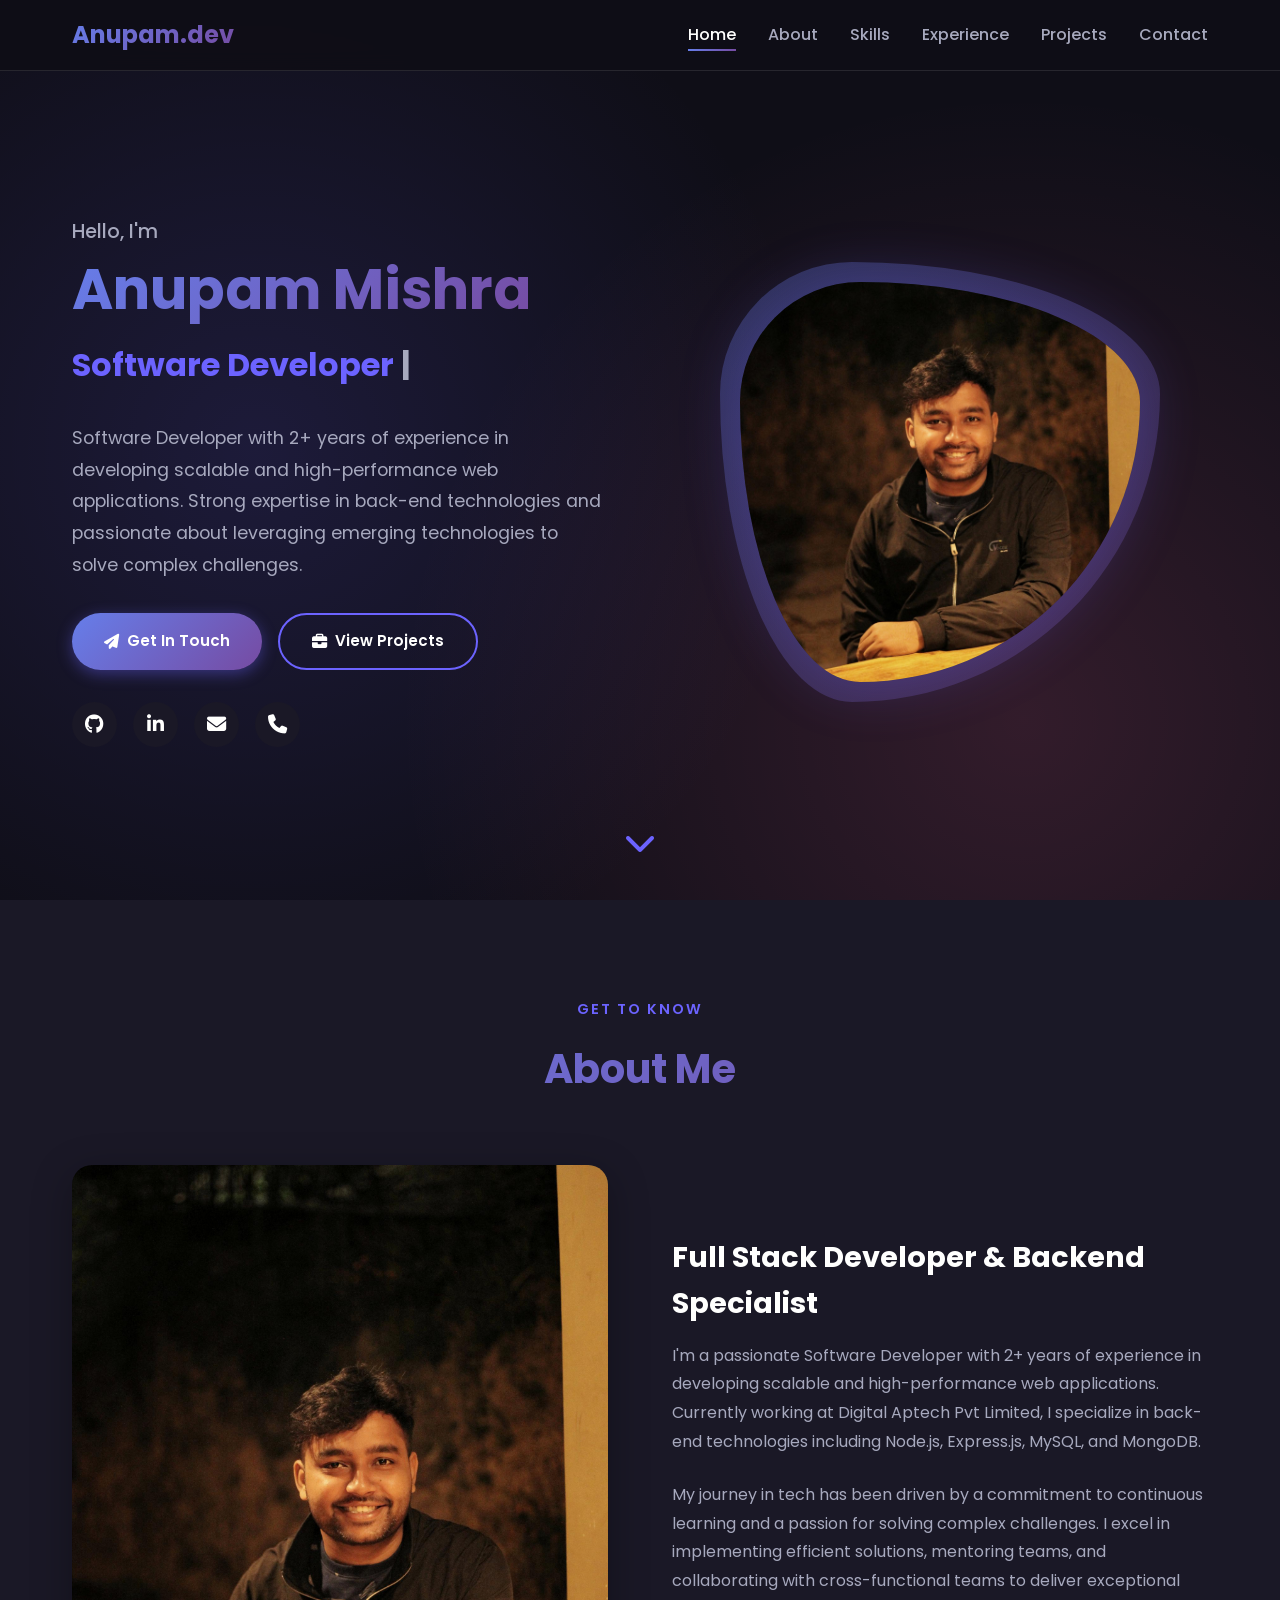
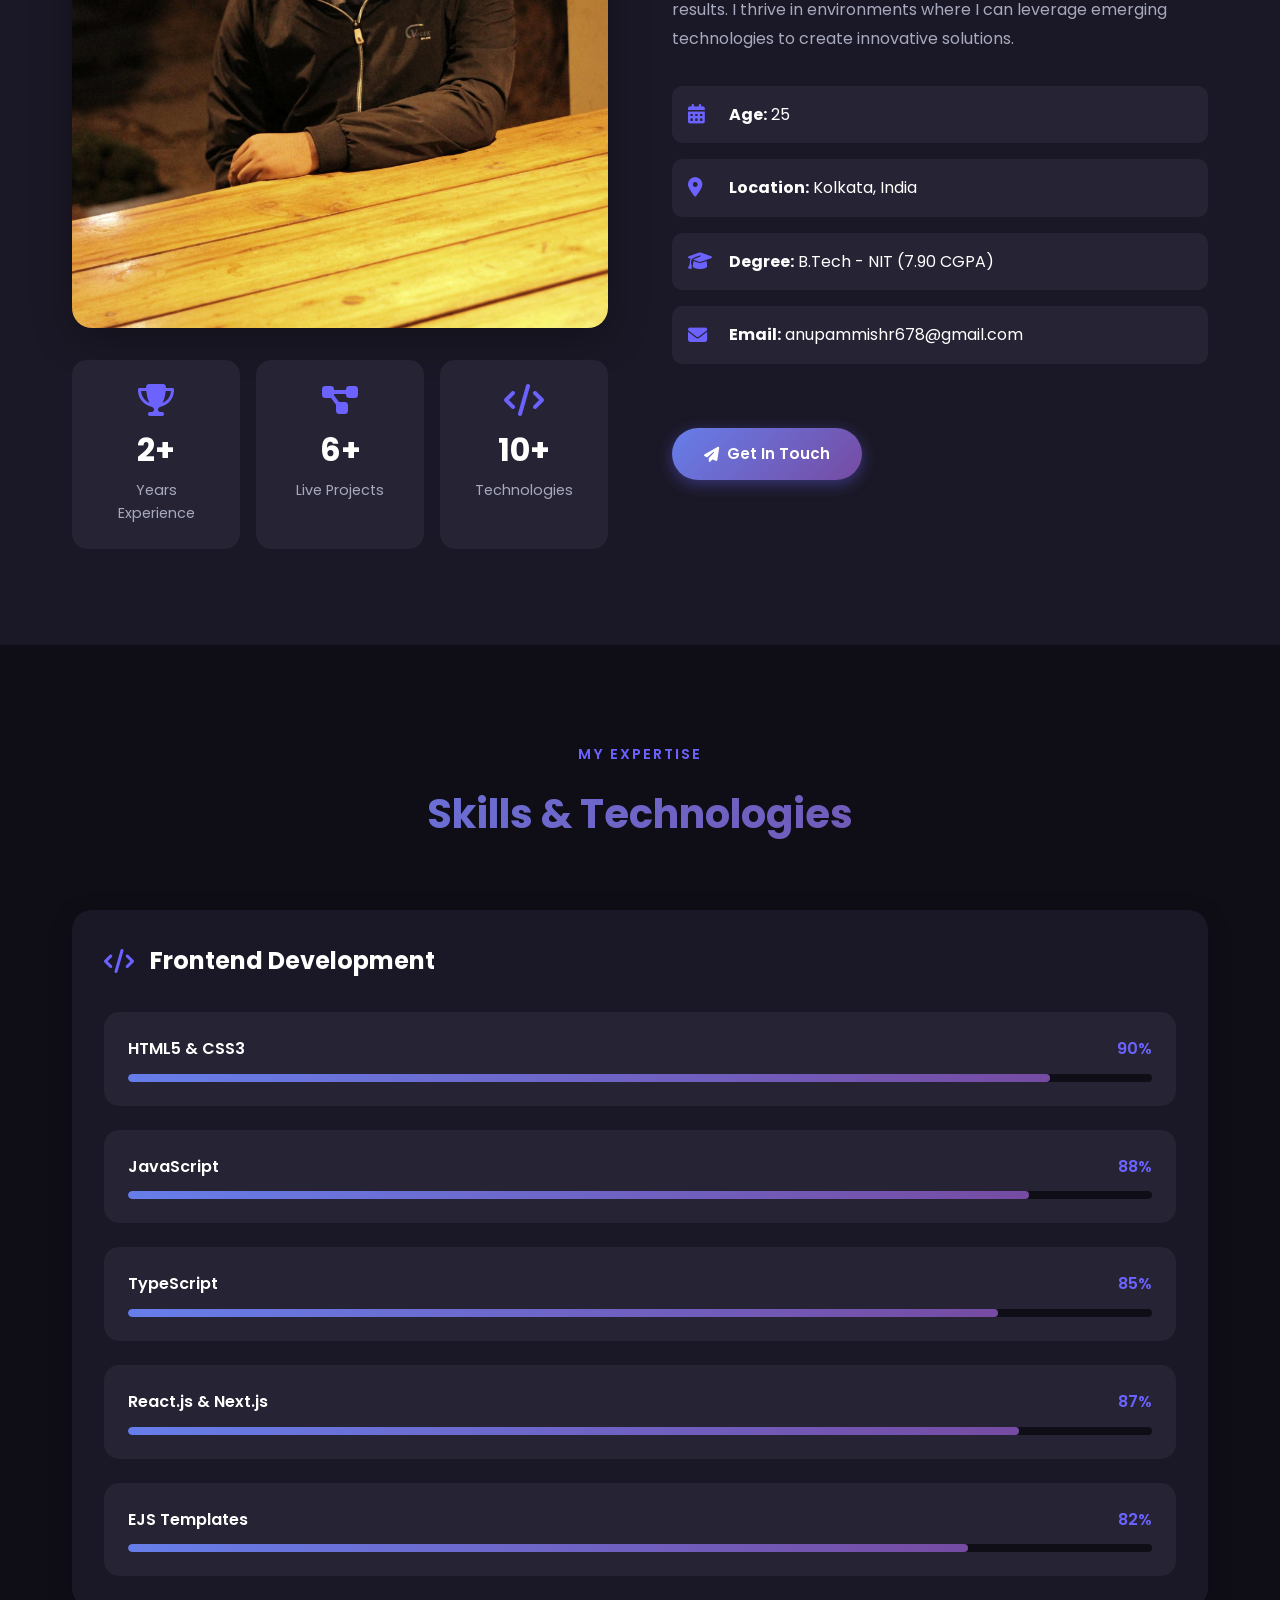
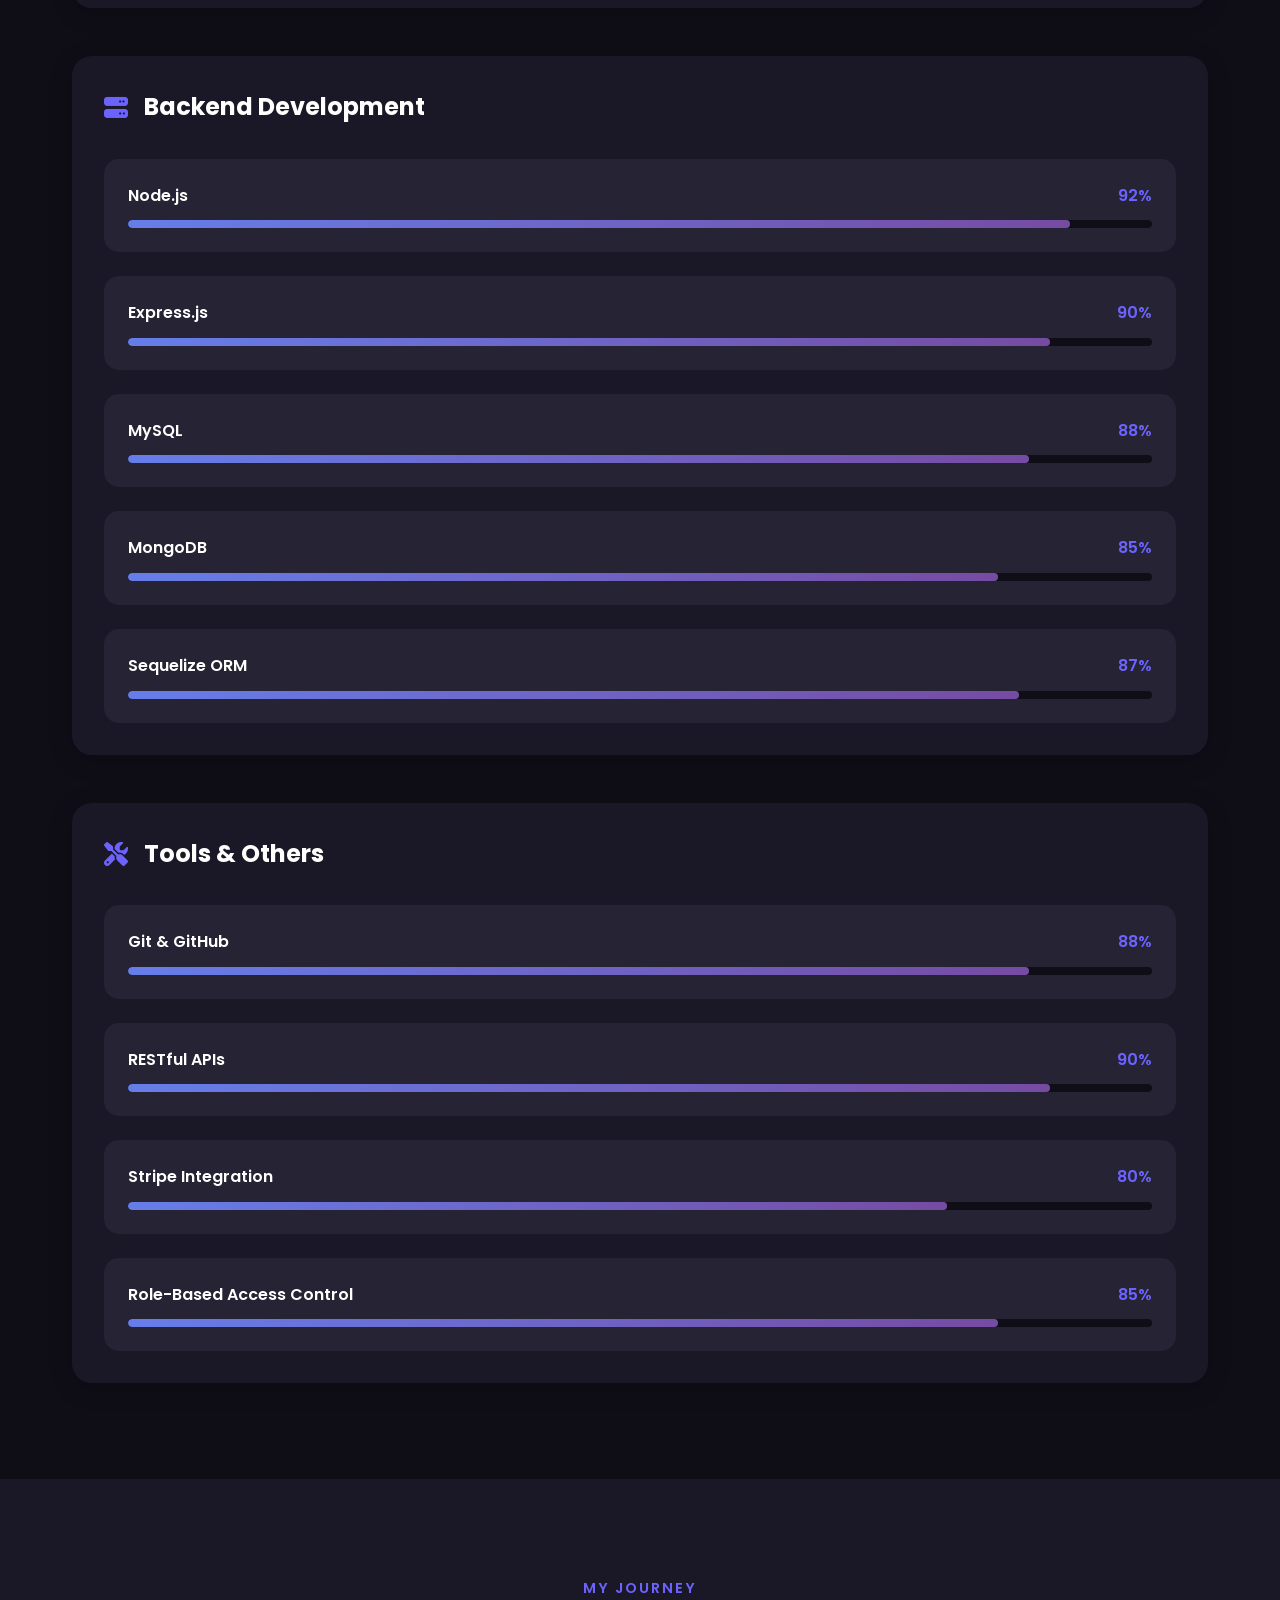
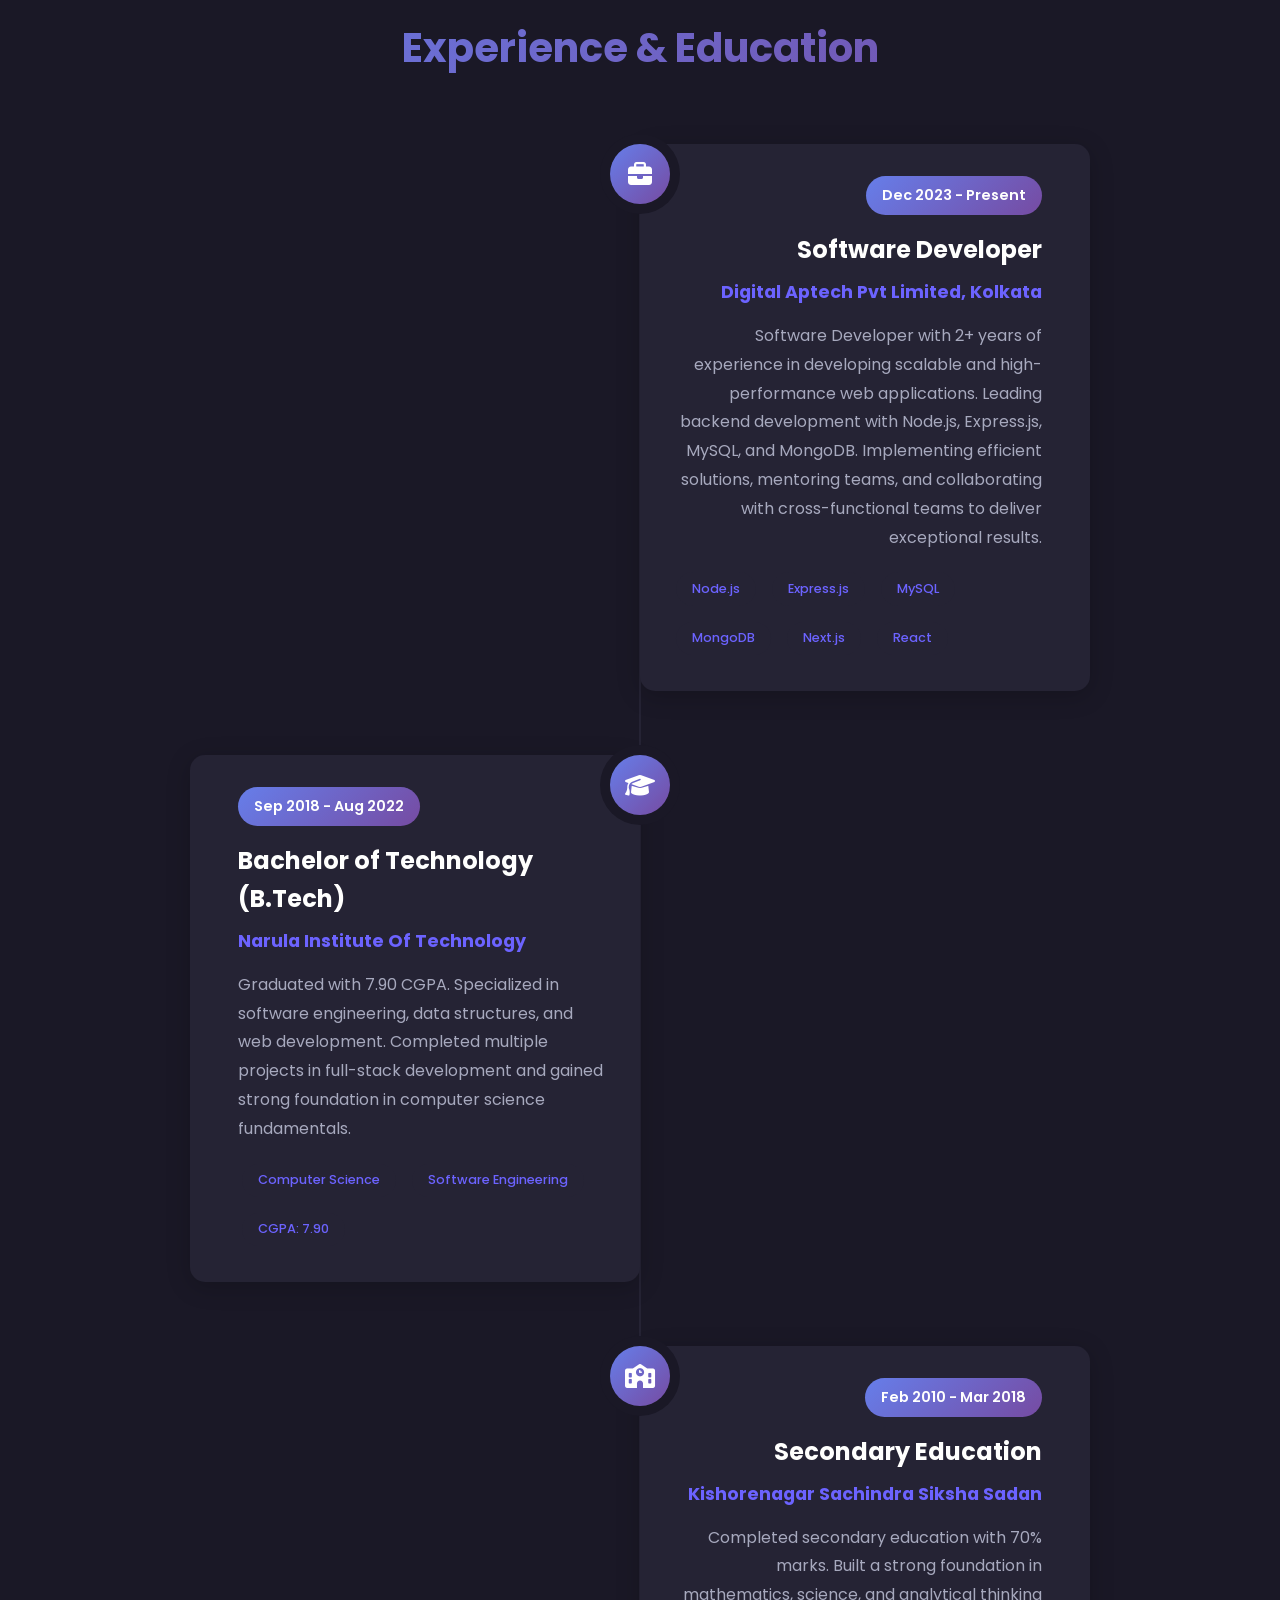
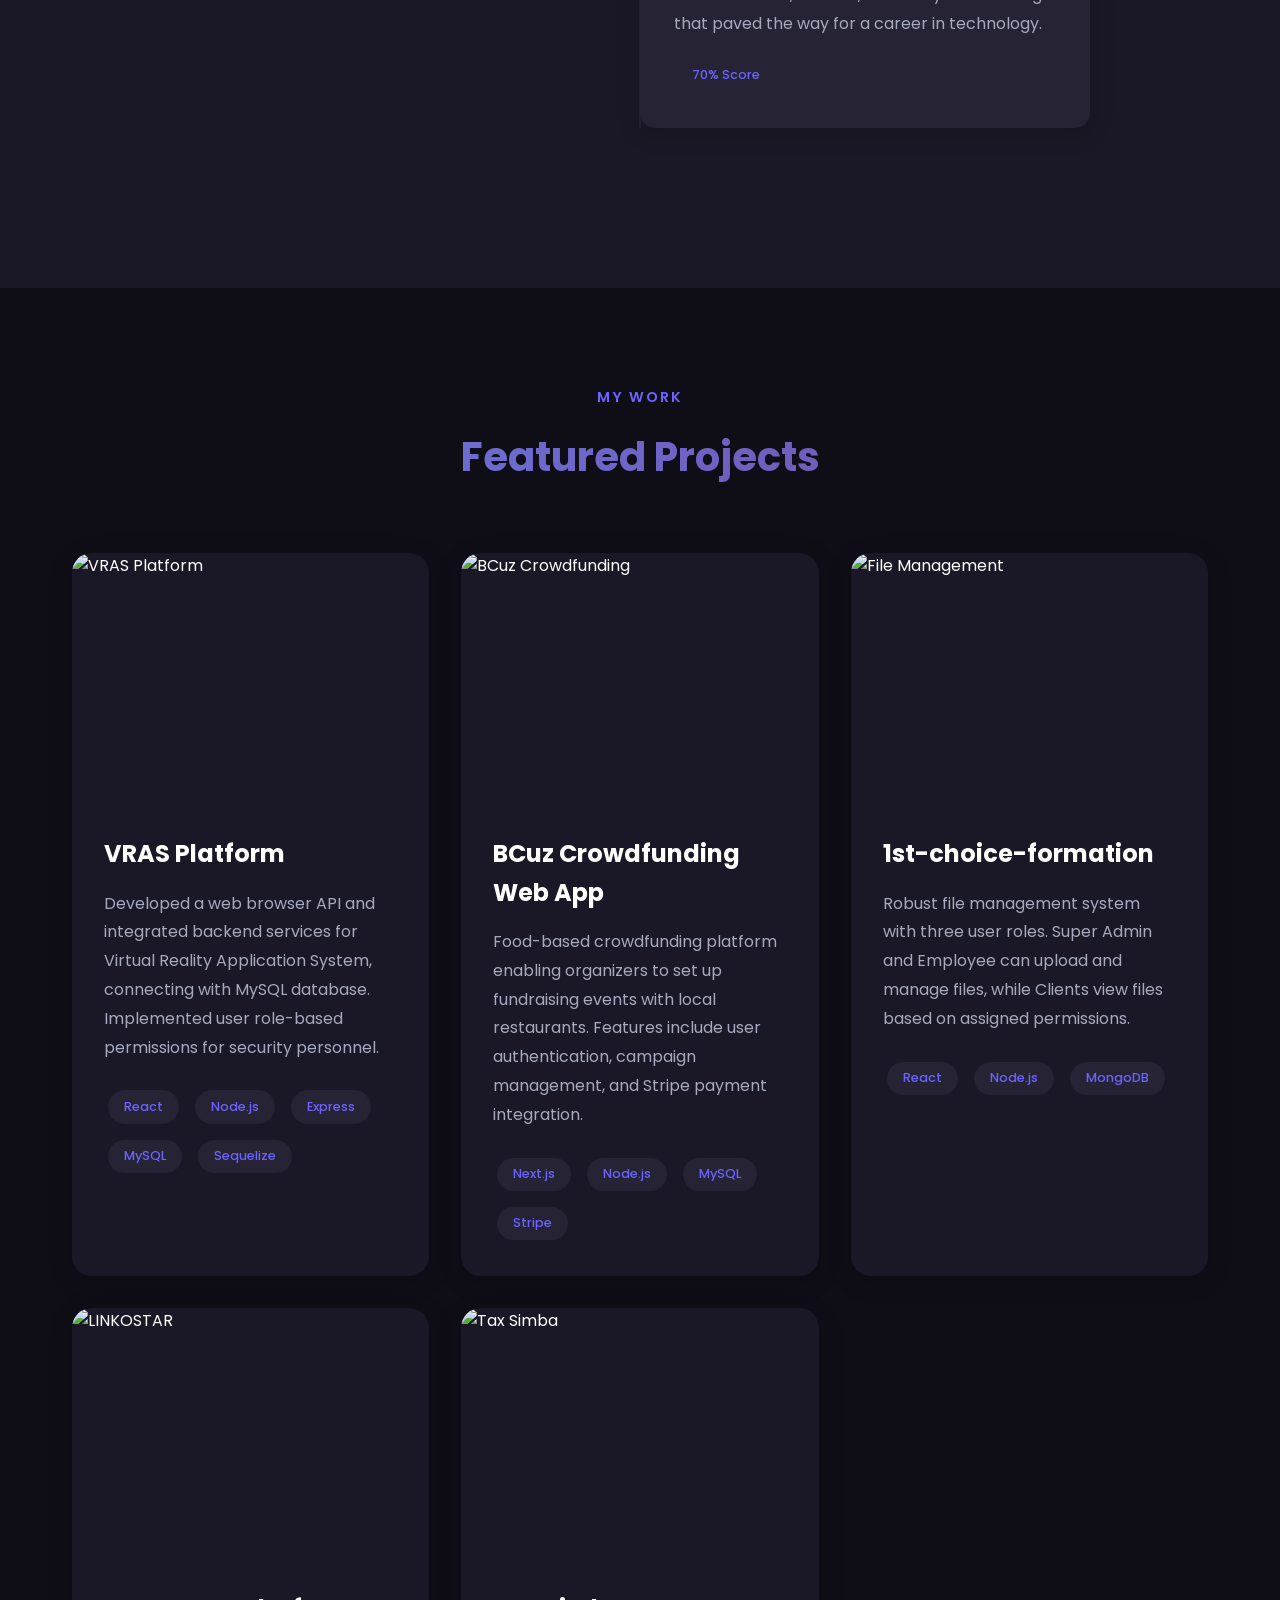
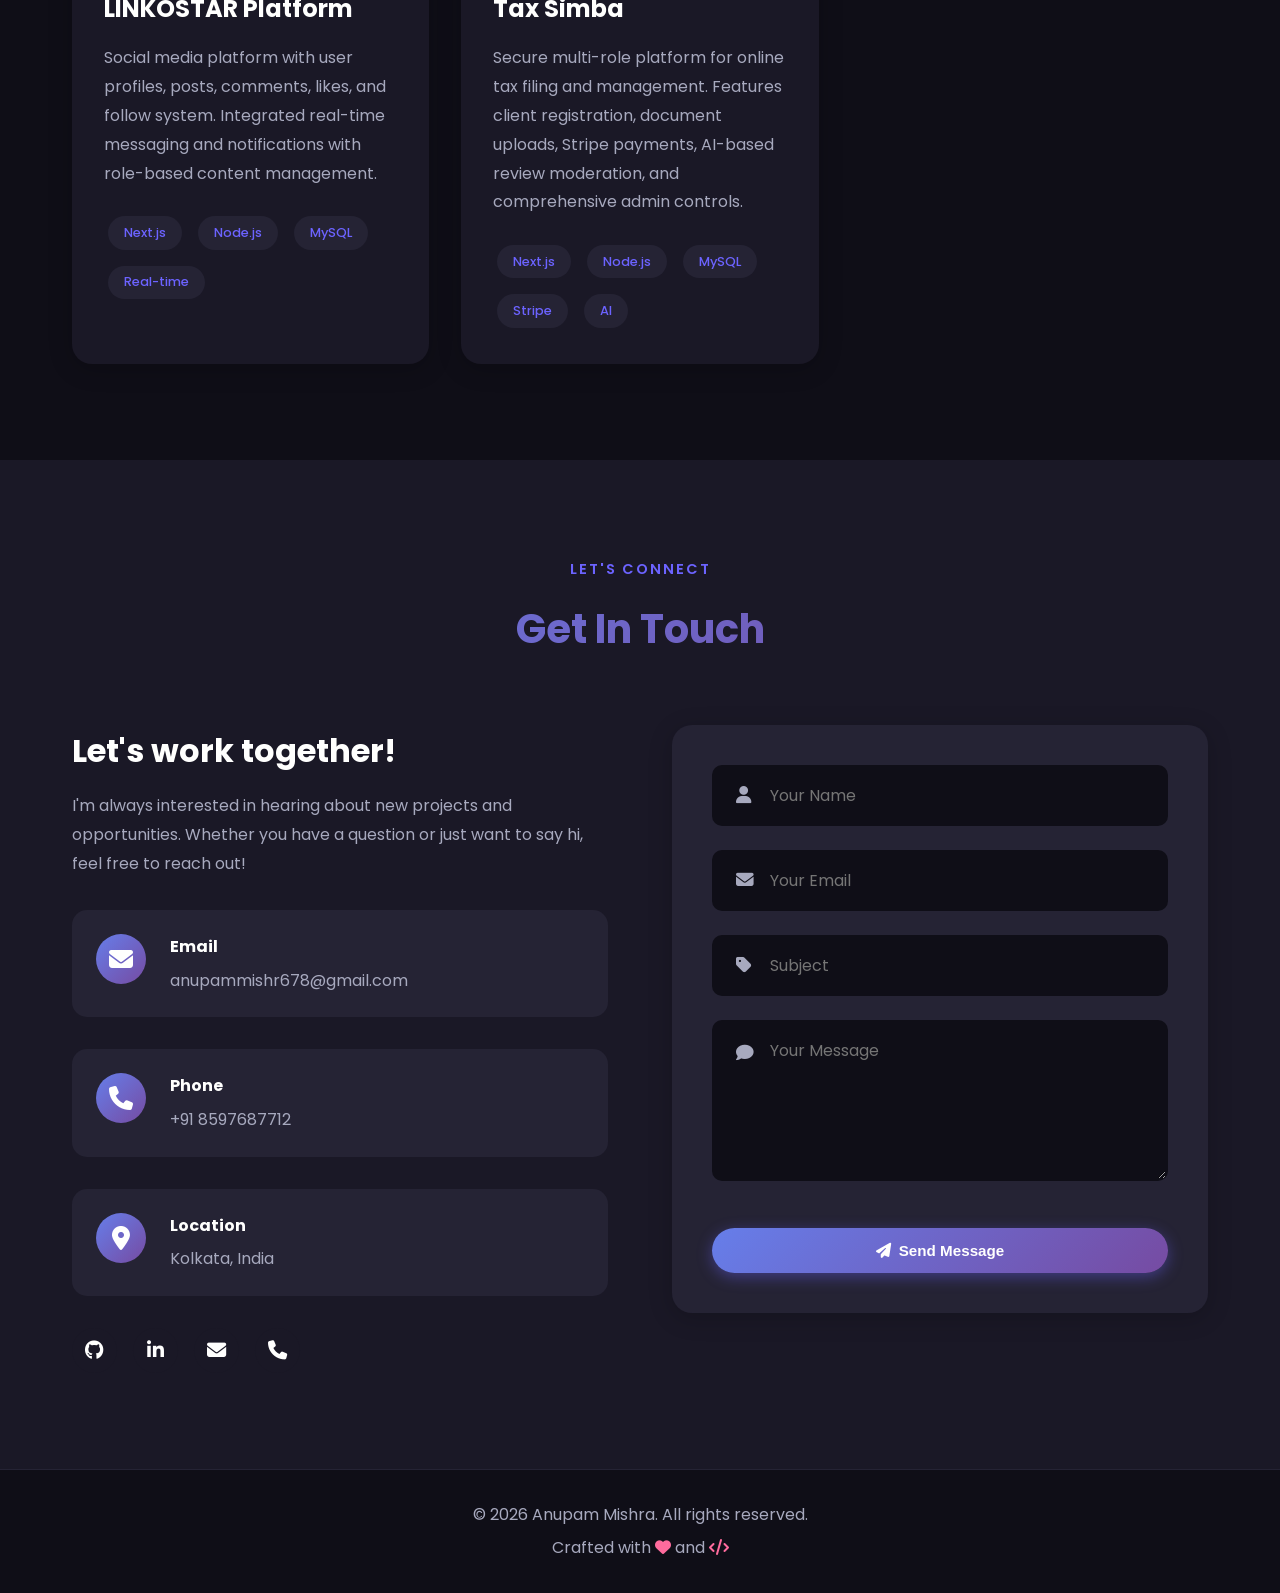
==== index.html @ aef210ab "Initial commit: Professional portfolio website for Anupam Mishra" ====
<!DOCTYPE html>
<html lang="en">
<head>
    <meta charset="UTF-8">
    <meta name="viewport" content="width=device-width, initial-scale=1.0">
    <meta name="description" content="Anupam Mishra - Software Developer with 2+ years experience in Node.js, React, Express.js, MySQL, MongoDB">
    <title>Anupam Mishra | Software Developer Portfolio</title>
    
    <!-- Font Awesome -->
    <link rel="stylesheet" href="https://cdnjs.cloudflare.com/ajax/libs/font-awesome/6.4.0/css/all.min.css">
    
    <!-- Google Fonts -->
    <link rel="preconnect" href="https://fonts.googleapis.com">
    <link rel="preconnect" href="https://fonts.gstatic.com" crossorigin>
    <link href="https://fonts.googleapis.com/css2?family=Poppins:wght@300;400;500;600;700&family=Montserrat:wght@400;500;600;700&display=swap" rel="stylesheet">
    
    <!-- Custom CSS -->
    <link rel="stylesheet" href="assets/css/style.css">
</head>
<body>
    <!-- Navigation -->
    <nav class="navbar" id="navbar">
        <div class="nav-container">
            <a href="#home" class="logo">
                <span class="logo-text">Anupam.dev</span>
            </a>
            <div class="nav-menu" id="nav-menu">
                <ul class="nav-list">
                    <li class="nav-item">
                        <a href="#home" class="nav-link active">Home</a>
                    </li>
                    <li class="nav-item">
                        <a href="#about" class="nav-link">About</a>
                    </li>
                    <li class="nav-item">
                        <a href="#skills" class="nav-link">Skills</a>
                    </li>
                    <li class="nav-item">
                        <a href="#experience" class="nav-link">Experience</a>
                    </li>
                    <li class="nav-item">
                        <a href="#projects" class="nav-link">Projects</a>
                    </li>
                    <li class="nav-item">
                        <a href="#contact" class="nav-link">Contact</a>
                    </li>
                </ul>
            </div>
            <div class="hamburger" id="hamburger">
                <span class="bar"></span>
                <span class="bar"></span>
                <span class="bar"></span>
            </div>
        </div>
    </nav>

    <!-- Hero Section -->
    <section class="hero" id="home">
        <div class="hero-container">
            <div class="hero-content">
                <div class="hero-text">
                    <span class="greeting">Hello, I'm</span>
                    <h1 class="hero-title">
                        <span class="gradient-text">Anupam Mishra</span>
                    </h1>
                    <h2 class="hero-subtitle">
                        <span class="typing-text"></span>
                        <span class="cursor">|</span>
                    </h2>
                    <p class="hero-description">
                        Software Developer with 2+ years of experience in developing scalable and high-performance web applications. 
                        Strong expertise in back-end technologies and passionate about leveraging emerging technologies to solve complex challenges.
                    </p>
                    <div class="hero-buttons">
                        <a href="#contact" class="btn btn-primary">
                            <i class="fas fa-paper-plane"></i> Get In Touch
                        </a>
                        <a href="#projects" class="btn btn-secondary">
                            <i class="fas fa-briefcase"></i> View Projects
                        </a>
                    </div>
                    <div class="social-links">
                        <a href="https://github.com/anupammishra21" target="_blank" class="social-link">
                            <i class="fab fa-github"></i>
                        </a>
                        <a href="https://linkedin.com/in/anupam-mishra-318235150" target="_blank" class="social-link">
                            <i class="fab fa-linkedin-in"></i>
                        </a>
                        <a href="mailto:anupammishr678@gmail.com" class="social-link">
                            <i class="fas fa-envelope"></i>
                        </a>
                        <a href="tel:+918597687712" class="social-link">
                            <i class="fas fa-phone"></i>
                        </a>
                    </div>
                </div>
                <div class="hero-image">
                    <div class="image-wrapper">
                        <img src="assets/images/profile.jpg" alt="Profile Picture" class="profile-img">
                        <div class="image-border"></div>
                    </div>
                </div>
            </div>
        </div>
        <div class="scroll-down">
            <a href="#about">
                <i class="fas fa-chevron-down"></i>
            </a>
        </div>
    </section>

    <!-- About Section -->
    <section class="about" id="about">
        <div class="container">
            <div class="section-header">
                <span class="section-tag">Get To Know</span>
                <h2 class="section-title">About Me</h2>
            </div>
            <div class="about-content">
                <div class="about-image">
                    <img src="assets/images/setup.jpg" alt="Coding Setup" class="setup-img">
                    <div class="about-stats">
                        <div class="stat-box">
                            <i class="fas fa-trophy"></i>
                            <h3>2+</h3>
                            <p>Years Experience</p>
                        </div>
                        <div class="stat-box">
                            <i class="fas fa-project-diagram"></i>
                            <h3>6+</h3>
                            <p>Live Projects</p>
                        </div>
                        <div class="stat-box">
                            <i class="fas fa-code"></i>
                            <h3>10+</h3>
                            <p>Technologies</p>
                        </div>
                    </div>
                </div>
                <div class="about-text">
                    <h3 class="about-subtitle">Full Stack Developer & Backend Specialist</h3>
                    <p>
                        I'm a passionate Software Developer with 2+ years of experience in developing scalable 
                        and high-performance web applications. Currently working at Digital Aptech Pvt Limited, 
                        I specialize in back-end technologies including Node.js, Express.js, MySQL, and MongoDB.
                    </p>
                    <p>
                        My journey in tech has been driven by a commitment to continuous learning and a passion 
                        for solving complex challenges. I excel in implementing efficient solutions, mentoring teams, 
                        and collaborating with cross-functional teams to deliver exceptional results. I thrive in 
                        environments where I can leverage emerging technologies to create innovative solutions.
                    </p>
                    <div class="about-info">
                        <div class="info-item">
                            <i class="fas fa-calendar-alt"></i>
                            <span><strong>Age:</strong> 25</span>
                        </div>
                        <div class="info-item">
                            <i class="fas fa-map-marker-alt"></i>
                            <span><strong>Location:</strong> Kolkata, India</span>
                        </div>
                        <div class="info-item">
                            <i class="fas fa-graduation-cap"></i>
                            <span><strong>Degree:</strong> B.Tech - NIT (7.90 CGPA)</span>
                        </div>
                        <div class="info-item">
                            <i class="fas fa-envelope"></i>
                            <span><strong>Email:</strong> anupammishr678@gmail.com</span>
                        </div>
                    </div>
                    <a href="#contact" class="btn btn-primary download-cv">
                        <i class="fas fa-paper-plane"></i> Get In Touch
                    </a>
                </div>
            </div>
        </div>
    </section>

    <!-- Skills Section -->
    <section class="skills" id="skills">
        <div class="container">
            <div class="section-header">
                <span class="section-tag">My Expertise</span>
                <h2 class="section-title">Skills & Technologies</h2>
            </div>
            <div class="skills-content">
                <div class="skill-category">
                    <h3 class="category-title">
                        <i class="fas fa-code"></i> Frontend Development
                    </h3>
                    <div class="skill-items">
                        <div class="skill-item">
                            <div class="skill-header">
                                <span class="skill-name">HTML5 & CSS3</span>
                                <span class="skill-percentage">90%</span>
                            </div>
                            <div class="skill-bar">
                                <div class="skill-progress" style="width: 90%"></div>
                            </div>
                        </div>
                        <div class="skill-item">
                            <div class="skill-header">
                                <span class="skill-name">JavaScript</span>
                                <span class="skill-percentage">88%</span>
                            </div>
                            <div class="skill-bar">
                                <div class="skill-progress" style="width: 88%"></div>
                            </div>
                        </div>
                        <div class="skill-item">
                            <div class="skill-header">
                                <span class="skill-name">TypeScript</span>
                                <span class="skill-percentage">85%</span>
                            </div>
                            <div class="skill-bar">
                                <div class="skill-progress" style="width: 85%"></div>
                            </div>
                        </div>
                        <div class="skill-item">
                            <div class="skill-header">
                                <span class="skill-name">React.js & Next.js</span>
                                <span class="skill-percentage">87%</span>
                            </div>
                            <div class="skill-bar">
                                <div class="skill-progress" style="width: 87%"></div>
                            </div>
                        </div>
                        <div class="skill-item">
                            <div class="skill-header">
                                <span class="skill-name">EJS Templates</span>
                                <span class="skill-percentage">82%</span>
                            </div>
                            <div class="skill-bar">
                                <div class="skill-progress" style="width: 82%"></div>
                            </div>
                        </div>
                    </div>
                </div>

                <div class="skill-category">
                    <h3 class="category-title">
                        <i class="fas fa-server"></i> Backend Development
                    </h3>
                    <div class="skill-items">
                        <div class="skill-item">
                            <div class="skill-header">
                                <span class="skill-name">Node.js</span>
                                <span class="skill-percentage">92%</span>
                            </div>
                            <div class="skill-bar">
                                <div class="skill-progress" style="width: 92%"></div>
                            </div>
                        </div>
                        <div class="skill-item">
                            <div class="skill-header">
                                <span class="skill-name">Express.js</span>
                                <span class="skill-percentage">90%</span>
                            </div>
                            <div class="skill-bar">
                                <div class="skill-progress" style="width: 90%"></div>
                            </div>
                        </div>
                        <div class="skill-item">
                            <div class="skill-header">
                                <span class="skill-name">MySQL</span>
                                <span class="skill-percentage">88%</span>
                            </div>
                            <div class="skill-bar">
                                <div class="skill-progress" style="width: 88%"></div>
                            </div>
                        </div>
                        <div class="skill-item">
                            <div class="skill-header">
                                <span class="skill-name">MongoDB</span>
                                <span class="skill-percentage">85%</span>
                            </div>
                            <div class="skill-bar">
                                <div class="skill-progress" style="width: 85%"></div>
                            </div>
                        </div>
                        <div class="skill-item">
                            <div class="skill-header">
                                <span class="skill-name">Sequelize ORM</span>
                                <span class="skill-percentage">87%</span>
                            </div>
                            <div class="skill-bar">
                                <div class="skill-progress" style="width: 87%"></div>
                            </div>
                        </div>
                    </div>
                </div>

                <div class="skill-category">
                    <h3 class="category-title">
                        <i class="fas fa-tools"></i> Tools & Others
                    </h3>
                    <div class="skill-items">
                        <div class="skill-item">
                            <div class="skill-header">
                                <span class="skill-name">Git & GitHub</span>
                                <span class="skill-percentage">88%</span>
                            </div>
                            <div class="skill-bar">
                                <div class="skill-progress" style="width: 88%"></div>
                            </div>
                        </div>
                        <div class="skill-item">
                            <div class="skill-header">
                                <span class="skill-name">RESTful APIs</span>
                                <span class="skill-percentage">90%</span>
                            </div>
                            <div class="skill-bar">
                                <div class="skill-progress" style="width: 90%"></div>
                            </div>
                        </div>
                        <div class="skill-item">
                            <div class="skill-header">
                                <span class="skill-name">Stripe Integration</span>
                                <span class="skill-percentage">80%</span>
                            </div>
                            <div class="skill-bar">
                                <div class="skill-progress" style="width: 80%"></div>
                            </div>
                        </div>
                        <div class="skill-item">
                            <div class="skill-header">
                                <span class="skill-name">Role-Based Access Control</span>
                                <span class="skill-percentage">85%</span>
                            </div>
                            <div class="skill-bar">
                                <div class="skill-progress" style="width: 85%"></div>
                            </div>
                        </div>
                    </div>
                </div>
            </div>
        </div>
    </section>

    <!-- Experience Section -->
    <section class="experience" id="experience">
        <div class="container">
            <div class="section-header">
                <span class="section-tag">My Journey</span>
                <h2 class="section-title">Experience & Education</h2>
            </div>
            <div class="timeline">
                <div class="timeline-item">
                    <div class="timeline-icon">
                        <i class="fas fa-briefcase"></i>
                    </div>
                    <div class="timeline-content">
                        <span class="timeline-date">Dec 2023 - Present</span>
                        <h3>Software Developer</h3>
                        <h4>Digital Aptech Pvt Limited, Kolkata</h4>
                        <p>
                            Software Developer with 2+ years of experience in developing scalable and high-performance
                            web applications. Leading backend development with Node.js, Express.js, MySQL, and MongoDB. 
                            Implementing efficient solutions, mentoring teams, and collaborating with cross-functional 
                            teams to deliver exceptional results.
                        </p>
                        <div class="timeline-tags">
                            <span class="tag">Node.js</span>
                            <span class="tag">Express.js</span>
                            <span class="tag">MySQL</span>
                            <span class="tag">MongoDB</span>
                            <span class="tag">Next.js</span>
                            <span class="tag">React</span>
                        </div>
                    </div>
                </div>

                <div class="timeline-item">
                    <div class="timeline-icon">
                        <i class="fas fa-graduation-cap"></i>
                    </div>
                    <div class="timeline-content">
                        <span class="timeline-date">Sep 2018 - Aug 2022</span>
                        <h3>Bachelor of Technology (B.Tech)</h3>
                        <h4>Narula Institute Of Technology</h4>
                        <p>
                            Graduated with 7.90 CGPA. Specialized in software engineering, data structures, and 
                            web development. Completed multiple projects in full-stack development and gained 
                            strong foundation in computer science fundamentals.
                        </p>
                        <div class="timeline-tags">
                            <span class="tag">Computer Science</span>
                            <span class="tag">Software Engineering</span>
                            <span class="tag">CGPA: 7.90</span>
                        </div>
                    </div>
                </div>

                <div class="timeline-item">
                    <div class="timeline-icon">
                        <i class="fas fa-school"></i>
                    </div>
                    <div class="timeline-content">
                        <span class="timeline-date">Feb 2010 - Mar 2018</span>
                        <h3>Secondary Education</h3>
                        <h4>Kishorenagar Sachindra Siksha Sadan</h4>
                        <p>
                            Completed secondary education with 70% marks. Built a strong foundation in 
                            mathematics, science, and analytical thinking that paved the way for a career in technology.
                        </p>
                        <div class="timeline-tags">
                            <span class="tag">70% Score</span>
                        </div>
                    </div>
                </div>
            </div>
        </div>
    </section>

    <!-- Projects Section -->
    <section class="projects" id="projects">
        <div class="container">
            <div class="section-header">
                <span class="section-tag">My Work</span>
                <h2 class="section-title">Featured Projects</h2>
            </div>
            <div class="projects-grid">
                <div class="project-card">
                    <div class="project-image">
                        <img src="https://images.unsplash.com/photo-1633356122544-f134324a6cee?w=600&h=400&fit=crop" alt="VRAS Platform">
                        <div class="project-overlay">
                            <a href="#" class="project-link" target="_blank">
                                <i class="fas fa-external-link-alt"></i>
                            </a>
                            <a href="https://github.com/anupammishra21" class="project-link" target="_blank">
                                <i class="fab fa-github"></i>
                            </a>
                        </div>
                    </div>
                    <div class="project-info">
                        <h3 class="project-title">VRAS Platform</h3>
                        <p class="project-description">
                            Developed a web browser API and integrated backend services for Virtual Reality Application System, 
                            connecting with MySQL database. Implemented user role-based permissions for security personnel.
                        </p>
                        <div class="project-tags">
                            <span class="tag">React</span>
                            <span class="tag">Node.js</span>
                            <span class="tag">Express</span>
                            <span class="tag">MySQL</span>
                            <span class="tag">Sequelize</span>
                        </div>
                    </div>
                </div>

                <div class="project-card">
                    <div class="project-image">
                        <img src="https://images.unsplash.com/photo-1556740758-90de374c12ad?w=600&h=400&fit=crop" alt="BCuz Crowdfunding">
                        <div class="project-overlay">
                            <a href="#" class="project-link" target="_blank">
                                <i class="fas fa-external-link-alt"></i>
                            </a>
                            <a href="https://github.com/anupammishra21" class="project-link" target="_blank">
                                <i class="fab fa-github"></i>
                            </a>
                        </div>
                    </div>
                    <div class="project-info">
                        <h3 class="project-title">BCuz Crowdfunding Web App</h3>
                        <p class="project-description">
                            Food-based crowdfunding platform enabling organizers to set up fundraising events with local restaurants. 
                            Features include user authentication, campaign management, and Stripe payment integration.
                        </p>
                        <div class="project-tags">
                            <span class="tag">Next.js</span>
                            <span class="tag">Node.js</span>
                            <span class="tag">MySQL</span>
                            <span class="tag">Stripe</span>
                        </div>
                    </div>
                </div>

                <div class="project-card">
                    <div class="project-image">
                        <img src="https://images.unsplash.com/photo-1544396821-4dd40b938ad3?w=600&h=400&fit=crop" alt="File Management">
                        <div class="project-overlay">
                            <a href="#" class="project-link" target="_blank">
                                <i class="fas fa-external-link-alt"></i>
                            </a>
                            <a href="https://github.com/anupammishra21" class="project-link" target="_blank">
                                <i class="fab fa-github"></i>
                            </a>
                        </div>
                    </div>
                    <div class="project-info">
                        <h3 class="project-title">1st-choice-formation</h3>
                        <p class="project-description">
                            Robust file management system with three user roles. Super Admin and Employee can upload and manage files, 
                            while Clients view files based on assigned permissions.
                        </p>
                        <div class="project-tags">
                            <span class="tag">React</span>
                            <span class="tag">Node.js</span>
                            <span class="tag">MongoDB</span>
                        </div>
                    </div>
                </div>

                <div class="project-card">
                    <div class="project-image">
                        <img src="https://images.unsplash.com/photo-1611162617474-5b21e879e113?w=600&h=400&fit=crop" alt="LINKOSTAR">
                        <div class="project-overlay">
                            <a href="#" class="project-link" target="_blank">
                                <i class="fas fa-external-link-alt"></i>
                            </a>
                            <a href="https://github.com/anupammishra21" class="project-link" target="_blank">
                                <i class="fab fa-github"></i>
                            </a>
                        </div>
                    </div>
                    <div class="project-info">
                        <h3 class="project-title">LINKOSTAR Platform</h3>
                        <p class="project-description">
                            Social media platform with user profiles, posts, comments, likes, and follow system. 
                            Integrated real-time messaging and notifications with role-based content management.
                        </p>
                        <div class="project-tags">
                            <span class="tag">Next.js</span>
                            <span class="tag">Node.js</span>
                            <span class="tag">MySQL</span>
                            <span class="tag">Real-time</span>
                        </div>
                    </div>
                </div>

                <div class="project-card">
                    <div class="project-image">
                        <img src="https://images.unsplash.com/photo-1554224155-8d04cb21cd6c?w=600&h=400&fit=crop" alt="Tax Simba">
                        <div class="project-overlay">
                            <a href="#" class="project-link" target="_blank">
                                <i class="fas fa-external-link-alt"></i>
                            </a>
                            <a href="https://github.com/anupammishra21" class="project-link" target="_blank">
                                <i class="fab fa-github"></i>
                            </a>
                        </div>
                    </div>
                    <div class="project-info">
                        <h3 class="project-title">Tax Simba</h3>
                        <p class="project-description">
                            Secure multi-role platform for online tax filing and management. Features client registration, 
                            document uploads, Stripe payments, AI-based review moderation, and comprehensive admin controls.
                        </p>
                        <div class="project-tags">
                            <span class="tag">Next.js</span>
                            <span class="tag">Node.js</span>
                            <span class="tag">MySQL</span>
                            <span class="tag">Stripe</span>
                            <span class="tag">AI</span>
                        </div>
                    </div>
                </div>
            </div>
        </div>
    </section>

    <!-- Contact Section -->
    <section class="contact" id="contact">
        <div class="container">
            <div class="section-header">
                <span class="section-tag">Let's Connect</span>
                <h2 class="section-title">Get In Touch</h2>
            </div>
            <div class="contact-content">
                <div class="contact-info">
                    <h3>Let's work together!</h3>
                    <p>
                        I'm always interested in hearing about new projects and opportunities. 
                        Whether you have a question or just want to say hi, feel free to reach out!
                    </p>
                    <div class="contact-details">
                        <div class="contact-item">
                            <div class="contact-icon">
                                <i class="fas fa-envelope"></i>
                            </div>
                            <div class="contact-text">
                                <h4>Email</h4>
                                <a href="mailto:anupammishr678@gmail.com">anupammishr678@gmail.com</a>
                            </div>
                        </div>
                        <div class="contact-item">
                            <div class="contact-icon">
                                <i class="fas fa-phone"></i>
                            </div>
                            <div class="contact-text">
                                <h4>Phone</h4>
                                <a href="tel:+918597687712">+91 8597687712</a>
                            </div>
                        </div>
                        <div class="contact-item">
                            <div class="contact-icon">
                                <i class="fas fa-map-marker-alt"></i>
                            </div>
                            <div class="contact-text">
                                <h4>Location</h4>
                                <p>Kolkata, India</p>
                            </div>
                        </div>
                    </div>
                    <div class="social-links-contact">
                        <a href="https://github.com/anupammishra21" target="_blank" class="social-link">
                            <i class="fab fa-github"></i>
                        </a>
                        <a href="https://linkedin.com/in/anupam-mishra-318235150" target="_blank" class="social-link">
                            <i class="fab fa-linkedin-in"></i>
                        </a>
                        <a href="mailto:anupammishr678@gmail.com" class="social-link">
                            <i class="fas fa-envelope"></i>
                        </a>
                        <a href="tel:+918597687712" class="social-link">
                            <i class="fas fa-phone"></i>
                        </a>
                    </div>
                </div>
                <div class="contact-form-wrapper">
                    <form class="contact-form" id="contact-form">
                        <div class="form-group">
                            <input type="text" name="name" class="form-input" placeholder="Your Name" required>
                            <i class="fas fa-user"></i>
                        </div>
                        <div class="form-group">
                            <input type="email" name="email" class="form-input" placeholder="Your Email" required>
                            <i class="fas fa-envelope"></i>
                        </div>
                        <div class="form-group">
                            <input type="text" name="subject" class="form-input" placeholder="Subject" required>
                            <i class="fas fa-tag"></i>
                        </div>
                        <div class="form-group">
                            <textarea name="message" class="form-input form-textarea" placeholder="Your Message" rows="5" required></textarea>
                            <i class="fas fa-comment"></i>
                        </div>
                        <button type="submit" class="btn btn-primary btn-submit">
                            <i class="fas fa-paper-plane"></i> Send Message
                        </button>
                    </form>
                </div>
            </div>
        </div>
    </section>

    <!-- Footer -->
    <footer class="footer">
        <div class="container">
            <div class="footer-content">
                <p>&copy; 2026 Anupam Mishra. All rights reserved.</p>
                <p class="footer-tagline">Crafted with <i class="fas fa-heart"></i> and <i class="fas fa-code"></i></p>
            </div>
        </div>
    </footer>

    <!-- Scroll to Top Button -->
    <button class="scroll-top" id="scroll-top">
        <i class="fas fa-arrow-up"></i>
    </button>

    <!-- Custom JavaScript -->
    <script src="assets/js/script.js"></script>
</body>
</html>
---- assets/css/style.css ----
/* ===================================
   CSS Variables & Reset
   =================================== */
:root {
    --primary-color: #6C63FF;
    --secondary-color: #FF6B9D;
    --accent-color: #FFC837;
    --dark-bg: #0F0E17;
    --dark-secondary: #1A1826;
    --dark-tertiary: #252334;
    --text-primary: #FFFFFE;
    --text-secondary: #A7A9BE;
    --gradient-primary: linear-gradient(135deg, #667eea 0%, #764ba2 100%);
    --gradient-secondary: linear-gradient(135deg, #f093fb 0%, #f5576c 100%);
    --gradient-accent: linear-gradient(135deg, #4facfe 0%, #00f2fe 100%);
    --gradient-warm: linear-gradient(135deg, #fa709a 0%, #fee140 100%);
    --shadow-small: 0 2px 10px rgba(0, 0, 0, 0.1);
    --shadow-medium: 0 5px 25px rgba(0, 0, 0, 0.2);
    --shadow-large: 0 10px 40px rgba(0, 0, 0, 0.3);
    --transition-fast: 0.3s ease;
    --transition-medium: 0.5s ease;
}

* {
    margin: 0;
    padding: 0;
    box-sizing: border-box;
}

html {
    scroll-behavior: smooth;
    font-size: 16px;
}

body {
    font-family: 'Poppins', sans-serif;
    background: var(--dark-bg);
    color: var(--text-primary);
    line-height: 1.6;
    overflow-x: hidden;
}

img {
    max-width: 100%;
    display: block;
}

a {
    text-decoration: none;
    color: inherit;
}

ul {
    list-style: none;
}

/* ===================================
   Utility Classes
   =================================== */
.container {
    max-width: 1200px;
    margin: 0 auto;
    padding: 0 2rem;
}

.section-header {
    text-align: center;
    margin-bottom: 4rem;
}

.section-tag {
    display: inline-block;
    color: var(--primary-color);
    font-size: 0.9rem;
    font-weight: 600;
    text-transform: uppercase;
    letter-spacing: 2px;
    margin-bottom: 1rem;
}

.section-title {
    font-size: 2.5rem;
    font-weight: 700;
    background: var(--gradient-primary);
    -webkit-background-clip: text;
    -webkit-text-fill-color: transparent;
    background-clip: text;
    margin-bottom: 1rem;
}

.gradient-text {
    background: var(--gradient-primary);
    -webkit-background-clip: text;
    -webkit-text-fill-color: transparent;
    background-clip: text;
}

.btn {
    display: inline-flex;
    align-items: center;
    gap: 0.5rem;
    padding: 0.875rem 2rem;
    border-radius: 50px;
    font-weight: 600;
    font-size: 0.95rem;
    cursor: pointer;
    transition: all var(--transition-fast);
    border: none;
    outline: none;
}

.btn-primary {
    background: var(--gradient-primary);
    color: var(--text-primary);
    box-shadow: 0 4px 15px rgba(108, 99, 255, 0.4);
}

.btn-primary:hover {
    transform: translateY(-3px);
    box-shadow: 0 6px 20px rgba(108, 99, 255, 0.6);
}

.btn-secondary {
    background: transparent;
    color: var(--text-primary);
    border: 2px solid var(--primary-color);
}

.btn-secondary:hover {
    background: var(--primary-color);
    transform: translateY(-3px);
}

.tag {
    display: inline-block;
    padding: 0.4rem 1rem;
    background: var(--dark-tertiary);
    color: var(--primary-color);
    border-radius: 20px;
    font-size: 0.8rem;
    font-weight: 500;
    margin: 0.25rem;
}

/* ===================================
   Navigation
   =================================== */
.navbar {
    position: fixed;
    top: 0;
    width: 100%;
    background: rgba(15, 14, 23, 0.95);
    backdrop-filter: blur(10px);
    z-index: 1000;
    padding: 1rem 0;
    transition: all var(--transition-fast);
    border-bottom: 1px solid rgba(255, 255, 255, 0.1);
}

.navbar.scrolled {
    padding: 0.5rem 0;
    box-shadow: var(--shadow-medium);
}

.nav-container {
    max-width: 1200px;
    margin: 0 auto;
    padding: 0 2rem;
    display: flex;
    justify-content: space-between;
    align-items: center;
}

.logo {
    font-size: 1.5rem;
    font-weight: 700;
    background: var(--gradient-primary);
    -webkit-background-clip: text;
    -webkit-text-fill-color: transparent;
    background-clip: text;
}

.nav-list {
    display: flex;
    gap: 2rem;
}

.nav-link {
    color: var(--text-secondary);
    font-weight: 500;
    transition: color var(--transition-fast);
    position: relative;
}

.nav-link::after {
    content: '';
    position: absolute;
    bottom: -5px;
    left: 0;
    width: 0;
    height: 2px;
    background: var(--gradient-primary);
    transition: width var(--transition-fast);
}

.nav-link:hover,
.nav-link.active {
    color: var(--text-primary);
}

.nav-link:hover::after,
.nav-link.active::after {
    width: 100%;
}

.hamburger {
    display: none;
    flex-direction: column;
    gap: 5px;
    cursor: pointer;
}

.hamburger .bar {
    width: 25px;
    height: 3px;
    background: var(--text-primary);
    border-radius: 5px;
    transition: all var(--transition-fast);
}

/* ===================================
   Hero Section
   =================================== */
.hero {
    min-height: 100vh;
    display: flex;
    align-items: center;
    justify-content: center;
    padding: 8rem 0 4rem;
    position: relative;
    overflow: hidden;
}

.hero::before {
    content: '';
    position: absolute;
    top: 0;
    left: 0;
    width: 100%;
    height: 100%;
    background: radial-gradient(circle at 20% 50%, rgba(108, 99, 255, 0.15) 0%, transparent 50%),
                radial-gradient(circle at 80% 80%, rgba(255, 107, 157, 0.15) 0%, transparent 50%);
    z-index: -1;
}

.hero-container {
    max-width: 1200px;
    margin: 0 auto;
    padding: 0 2rem;
    width: 100%;
}

.hero-content {
    display: grid;
    grid-template-columns: 1fr 1fr;
    gap: 4rem;
    align-items: center;
}

.greeting {
    color: var(--text-secondary);
    font-size: 1.2rem;
    font-weight: 500;
    margin-bottom: 0.5rem;
    display: block;
}

.hero-title {
    font-size: 3.5rem;
    font-weight: 700;
    margin-bottom: 1rem;
    line-height: 1.2;
}

.hero-subtitle {
    font-size: 2rem;
    color: var(--text-secondary);
    margin-bottom: 1.5rem;
    min-height: 60px;
}

.typing-text {
    color: var(--primary-color);
}

.cursor {
    animation: blink 1s infinite;
}

@keyframes blink {
    0%, 50% { opacity: 1; }
    51%, 100% { opacity: 0; }
}

.hero-description {
    color: var(--text-secondary);
    font-size: 1.1rem;
    line-height: 1.8;
    margin-bottom: 2rem;
}

.hero-buttons {
    display: flex;
    gap: 1rem;
    margin-bottom: 2rem;
    flex-wrap: wrap;
}

.social-links {
    display: flex;
    gap: 1rem;
}

.social-link {
    width: 45px;
    height: 45px;
    border-radius: 50%;
    background: var(--dark-secondary);
    display: flex;
    align-items: center;
    justify-content: center;
    color: var(--text-primary);
    font-size: 1.2rem;
    transition: all var(--transition-fast);
}

.social-link:hover {
    background: var(--gradient-primary);
    transform: translateY(-5px);
    box-shadow: 0 5px 15px rgba(108, 99, 255, 0.4);
}

.hero-image {
    display: flex;
    justify-content: center;
    align-items: center;
}

.image-wrapper {
    position: relative;
    width: 400px;
    height: 400px;
}

.profile-img {
    width: 100%;
    height: 100%;
    object-fit: cover;
    border-radius: 30% 70% 70% 30% / 30% 30% 70% 70%;
    animation: morph 8s ease-in-out infinite;
    box-shadow: 0 0 60px rgba(108, 99, 255, 0.3);
}

@keyframes morph {
    0%, 100% {
        border-radius: 30% 70% 70% 30% / 30% 30% 70% 70%;
    }
    25% {
        border-radius: 58% 42% 75% 25% / 76% 46% 54% 24%;
    }
    50% {
        border-radius: 50% 50% 33% 67% / 55% 27% 73% 45%;
    }
    75% {
        border-radius: 33% 67% 58% 42% / 63% 68% 32% 37%;
    }
}

.image-border {
    position: absolute;
    top: -20px;
    left: -20px;
    right: -20px;
    bottom: -20px;
    border-radius: 30% 70% 70% 30% / 30% 30% 70% 70%;
    background: var(--gradient-primary);
    opacity: 0.3;
    z-index: -1;
    animation: morph 8s ease-in-out infinite reverse;
}

.scroll-down {
    position: absolute;
    bottom: 2rem;
    left: 50%;
    transform: translateX(-50%);
    animation: bounce 2s infinite;
}

.scroll-down a {
    font-size: 2rem;
    color: var(--primary-color);
}

@keyframes bounce {
    0%, 20%, 50%, 80%, 100% {
        transform: translateX(-50%) translateY(0);
    }
    40% {
        transform: translateX(-50%) translateY(-10px);
    }
    60% {
        transform: translateX(-50%) translateY(-5px);
    }
}

/* ===================================
   About Section
   =================================== */
.about {
    padding: 6rem 0;
    background: var(--dark-secondary);
}

.about-content {
    display: grid;
    grid-template-columns: 1fr 1fr;
    gap: 4rem;
    align-items: center;
}

.about-image {
    position: relative;
}

.setup-img {
    width: 100%;
    border-radius: 20px;
    box-shadow: var(--shadow-large);
}

.about-stats {
    display: grid;
    grid-template-columns: repeat(3, 1fr);
    gap: 1rem;
    margin-top: 2rem;
}

.stat-box {
    background: var(--dark-tertiary);
    padding: 1.5rem;
    border-radius: 15px;
    text-align: center;
    transition: all var(--transition-fast);
}

.stat-box:hover {
    transform: translateY(-5px);
    background: var(--gradient-primary);
}

.stat-box i {
    font-size: 2rem;
    margin-bottom: 0.5rem;
    color: var(--primary-color);
}

.stat-box:hover i {
    color: var(--text-primary);
}

.stat-box h3 {
    font-size: 2rem;
    font-weight: 700;
    margin-bottom: 0.25rem;
}

.stat-box p {
    font-size: 0.9rem;
    color: var(--text-secondary);
}

.stat-box:hover p {
    color: var(--text-primary);
}

.about-subtitle {
    font-size: 1.8rem;
    margin-bottom: 1rem;
    color: var(--text-primary);
}

.about-text p {
    color: var(--text-secondary);
    margin-bottom: 1.5rem;
    line-height: 1.8;
}

.about-info {
    margin: 2rem 0;
}

.info-item {
    display: flex;
    align-items: center;
    gap: 1rem;
    margin-bottom: 1rem;
    padding: 1rem;
    background: var(--dark-tertiary);
    border-radius: 10px;
    transition: all var(--transition-fast);
}

.info-item:hover {
    transform: translateX(10px);
    background: var(--dark-bg);
}

.info-item i {
    color: var(--primary-color);
    font-size: 1.2rem;
    width: 25px;
}

.download-cv {
    margin-top: 2rem;
}

/* ===================================
   Skills Section
   =================================== */
.skills {
    padding: 6rem 0;
    background: var(--dark-bg);
}

.skills-content {
    display: grid;
    gap: 3rem;
}

.skill-category {
    background: var(--dark-secondary);
    padding: 2rem;
    border-radius: 20px;
    box-shadow: var(--shadow-medium);
}

.category-title {
    font-size: 1.5rem;
    margin-bottom: 2rem;
    color: var(--text-primary);
    display: flex;
    align-items: center;
    gap: 1rem;
}

.category-title i {
    color: var(--primary-color);
}

.skill-items {
    display: grid;
    gap: 1.5rem;
}

.skill-item {
    background: var(--dark-tertiary);
    padding: 1.5rem;
    border-radius: 15px;
}

.skill-header {
    display: flex;
    justify-content: space-between;
    margin-bottom: 0.75rem;
}

.skill-name {
    font-weight: 600;
    color: var(--text-primary);
}

.skill-percentage {
    color: var(--primary-color);
    font-weight: 600;
}

.skill-bar {
    height: 8px;
    background: var(--dark-bg);
    border-radius: 10px;
    overflow: hidden;
}

.skill-progress {
    height: 100%;
    background: var(--gradient-primary);
    border-radius: 10px;
    transition: width 1s ease;
}

/* ===================================
   Experience Section
   =================================== */
.experience {
    padding: 6rem 0;
    background: var(--dark-secondary);
}

.timeline {
    position: relative;
    max-width: 900px;
    margin: 0 auto;
}

.timeline::before {
    content: '';
    position: absolute;
    left: 50%;
    transform: translateX(-50%);
    width: 2px;
    height: 100%;
    background: var(--dark-tertiary);
}

.timeline-item {
    display: flex;
    margin-bottom: 4rem;
    position: relative;
}

.timeline-item:nth-child(odd) {
    flex-direction: row-reverse;
}

.timeline-item:nth-child(odd) .timeline-content {
    padding-right: 3rem;
    text-align: right;
}

.timeline-item:nth-child(even) .timeline-content {
    padding-left: 3rem;
    text-align: left;
}

.timeline-icon {
    position: absolute;
    left: 50%;
    transform: translateX(-50%);
    width: 60px;
    height: 60px;
    border-radius: 50%;
    background: var(--gradient-primary);
    display: flex;
    align-items: center;
    justify-content: center;
    color: var(--text-primary);
    font-size: 1.5rem;
    box-shadow: 0 0 0 10px var(--dark-secondary);
    z-index: 1;
}

.timeline-content {
    width: 50%;
    background: var(--dark-tertiary);
    padding: 2rem;
    border-radius: 15px;
    box-shadow: var(--shadow-medium);
    transition: all var(--transition-fast);
}

.timeline-content:hover {
    transform: translateY(-5px);
    box-shadow: var(--shadow-large);
}

.timeline-date {
    display: inline-block;
    padding: 0.5rem 1rem;
    background: var(--gradient-primary);
    border-radius: 20px;
    font-size: 0.9rem;
    font-weight: 600;
    margin-bottom: 1rem;
}

.timeline-content h3 {
    font-size: 1.5rem;
    margin-bottom: 0.5rem;
    color: var(--text-primary);
}

.timeline-content h4 {
    font-size: 1.1rem;
    color: var(--primary-color);
    margin-bottom: 1rem;
}

.timeline-content p {
    color: var(--text-secondary);
    line-height: 1.8;
    margin-bottom: 1rem;
}

.timeline-tags {
    display: flex;
    flex-wrap: wrap;
    gap: 0.5rem;
}

/* ===================================
   Projects Section
   =================================== */
.projects {
    padding: 6rem 0;
    background: var(--dark-bg);
}

.projects-grid {
    display: grid;
    grid-template-columns: repeat(auto-fit, minmax(300px, 1fr));
    gap: 2rem;
}

.project-card {
    background: var(--dark-secondary);
    border-radius: 20px;
    overflow: hidden;
    box-shadow: var(--shadow-medium);
    transition: all var(--transition-fast);
}

.project-card:hover {
    transform: translateY(-10px);
    box-shadow: var(--shadow-large);
}

.project-image {
    position: relative;
    overflow: hidden;
    height: 250px;
}

.project-image img {
    width: 100%;
    height: 100%;
    object-fit: cover;
    transition: transform var(--transition-medium);
}

.project-card:hover .project-image img {
    transform: scale(1.1);
}

.project-overlay {
    position: absolute;
    top: 0;
    left: 0;
    width: 100%;
    height: 100%;
    background: rgba(108, 99, 255, 0.9);
    display: flex;
    align-items: center;
    justify-content: center;
    gap: 1rem;
    opacity: 0;
    transition: opacity var(--transition-fast);
}

.project-card:hover .project-overlay {
    opacity: 1;
}

.project-link {
    width: 50px;
    height: 50px;
    border-radius: 50%;
    background: var(--text-primary);
    color: var(--primary-color);
    display: flex;
    align-items: center;
    justify-content: center;
    font-size: 1.2rem;
    transition: all var(--transition-fast);
}

.project-link:hover {
    transform: scale(1.2);
}

.project-info {
    padding: 2rem;
}

.project-title {
    font-size: 1.5rem;
    margin-bottom: 1rem;
    color: var(--text-primary);
}

.project-description {
    color: var(--text-secondary);
    line-height: 1.8;
    margin-bottom: 1.5rem;
}

.project-tags {
    display: flex;
    flex-wrap: wrap;
    gap: 0.5rem;
}

/* ===================================
   Contact Section
   =================================== */
.contact {
    padding: 6rem 0;
    background: var(--dark-secondary);
}

.contact-content {
    display: grid;
    grid-template-columns: 1fr 1fr;
    gap: 4rem;
    align-items: start;
}

.contact-info h3 {
    font-size: 2rem;
    margin-bottom: 1rem;
}

.contact-info > p {
    color: var(--text-secondary);
    line-height: 1.8;
    margin-bottom: 2rem;
}

.contact-details {
    margin-bottom: 2rem;
}

.contact-item {
    display: flex;
    gap: 1.5rem;
    margin-bottom: 2rem;
    padding: 1.5rem;
    background: var(--dark-tertiary);
    border-radius: 15px;
    transition: all var(--transition-fast);
}

.contact-item:hover {
    transform: translateX(10px);
    background: var(--dark-bg);
}

.contact-icon {
    width: 50px;
    height: 50px;
    border-radius: 50%;
    background: var(--gradient-primary);
    display: flex;
    align-items: center;
    justify-content: center;
    font-size: 1.5rem;
    flex-shrink: 0;
}

.contact-text h4 {
    margin-bottom: 0.5rem;
    color: var(--text-primary);
}

.contact-text a,
.contact-text p {
    color: var(--text-secondary);
    transition: color var(--transition-fast);
}

.contact-text a:hover {
    color: var(--primary-color);
}

.social-links-contact {
    display: flex;
    gap: 1rem;
}

.contact-form-wrapper {
    background: var(--dark-tertiary);
    padding: 2.5rem;
    border-radius: 20px;
    box-shadow: var(--shadow-medium);
}

.form-group {
    position: relative;
    margin-bottom: 1.5rem;
}

.form-group i {
    position: absolute;
    left: 1.5rem;
    top: 50%;
    transform: translateY(-50%);
    color: var(--text-secondary);
    font-size: 1.1rem;
}

.form-textarea + i {
    top: 1.5rem;
    transform: none;
}

.form-input {
    width: 100%;
    padding: 1rem 1rem 1rem 3.5rem;
    background: var(--dark-bg);
    border: 2px solid transparent;
    border-radius: 10px;
    color: var(--text-primary);
    font-family: 'Poppins', sans-serif;
    font-size: 1rem;
    transition: all var(--transition-fast);
}

.form-input:focus {
    outline: none;
    border-color: var(--primary-color);
}

.form-textarea {
    resize: vertical;
    min-height: 150px;
}

.btn-submit {
    width: 100%;
    justify-content: center;
    margin-top: 1rem;
}

/* ===================================
   Footer
   =================================== */
.footer {
    background: var(--dark-bg);
    padding: 2rem 0;
    text-align: center;
    border-top: 1px solid var(--dark-tertiary);
}

.footer-content {
    color: var(--text-secondary);
}

.footer-tagline {
    margin-top: 0.5rem;
}

.footer-tagline i {
    color: var(--secondary-color);
}

/* ===================================
   Scroll to Top Button
   =================================== */
.scroll-top {
    position: fixed;
    bottom: 2rem;
    right: 2rem;
    width: 50px;
    height: 50px;
    border-radius: 50%;
    background: var(--gradient-primary);
    color: var(--text-primary);
    border: none;
    font-size: 1.2rem;
    cursor: pointer;
    opacity: 0;
    visibility: hidden;
    transition: all var(--transition-fast);
    z-index: 999;
}

.scroll-top.active {
    opacity: 1;
    visibility: visible;
}

.scroll-top:hover {
    transform: translateY(-5px);
    box-shadow: 0 5px 20px rgba(108, 99, 255, 0.5);
}

/* ===================================
   Responsive Design
   =================================== */
@media (max-width: 968px) {
    .hero-content,
    .about-content,
    .contact-content {
        grid-template-columns: 1fr;
        gap: 3rem;
    }

    .hero-image {
        order: -1;
    }

    .image-wrapper {
        width: 300px;
        height: 300px;
    }

    .hero-title {
        font-size: 2.5rem;
    }

    .hero-subtitle {
        font-size: 1.5rem;
    }

    .section-title {
        font-size: 2rem;
    }

    .timeline::before {
        left: 30px;
    }

    .timeline-item {
        flex-direction: row !important;
    }

    .timeline-icon {
        left: 30px;
        transform: translateX(0);
    }

    .timeline-content {
        width: calc(100% - 100px);
        margin-left: 100px;
        padding-left: 2rem !important;
        padding-right: 2rem !important;
        text-align: left !important;
    }

    .projects-grid {
        grid-template-columns: 1fr;
    }
}

@media (max-width: 768px) {
    .hamburger {
        display: flex;
    }

    .nav-menu {
        position: fixed;
        top: 70px;
        right: -100%;
        width: 100%;
        background: var(--dark-secondary);
        transition: right var(--transition-fast);
        box-shadow: var(--shadow-large);
    }

    .nav-menu.active {
        right: 0;
    }

    .nav-list {
        flex-direction: column;
        padding: 2rem;
        gap: 1rem;
    }

    .nav-link::after {
        display: none;
    }

    .hero {
        padding: 6rem 0 3rem;
    }

    .hero-buttons {
        flex-direction: column;
    }

    .btn {
        width: 100%;
        justify-content: center;
    }

    .about-stats {
        grid-template-columns: 1fr;
    }

    .contact-content {
        gap: 2rem;
    }
}

@media (max-width: 480px) {
    html {
        font-size: 14px;
    }

    .container {
        padding: 0 1rem;
    }

    .hero-title {
        font-size: 2rem;
    }

    .image-wrapper {
        width: 250px;
        height: 250px;
    }

    .section-title {
        font-size: 1.75rem;
    }

    .social-links {
        flex-wrap: wrap;
        justify-content: center;
    }
}

/* ===================================
   Animations
   =================================== */
@keyframes fadeInUp {
    from {
        opacity: 0;
        transform: translateY(30px);
    }
    to {
        opacity: 1;
        transform: translateY(0);
    }
}

@keyframes fadeIn {
    from {
        opacity: 0;
    }
    to {
        opacity: 1;
    }
}

.fade-in-up {
    animation: fadeInUp 0.6s ease forwards;
}

.fade-in {
    animation: fadeIn 0.6s ease forwards;
}
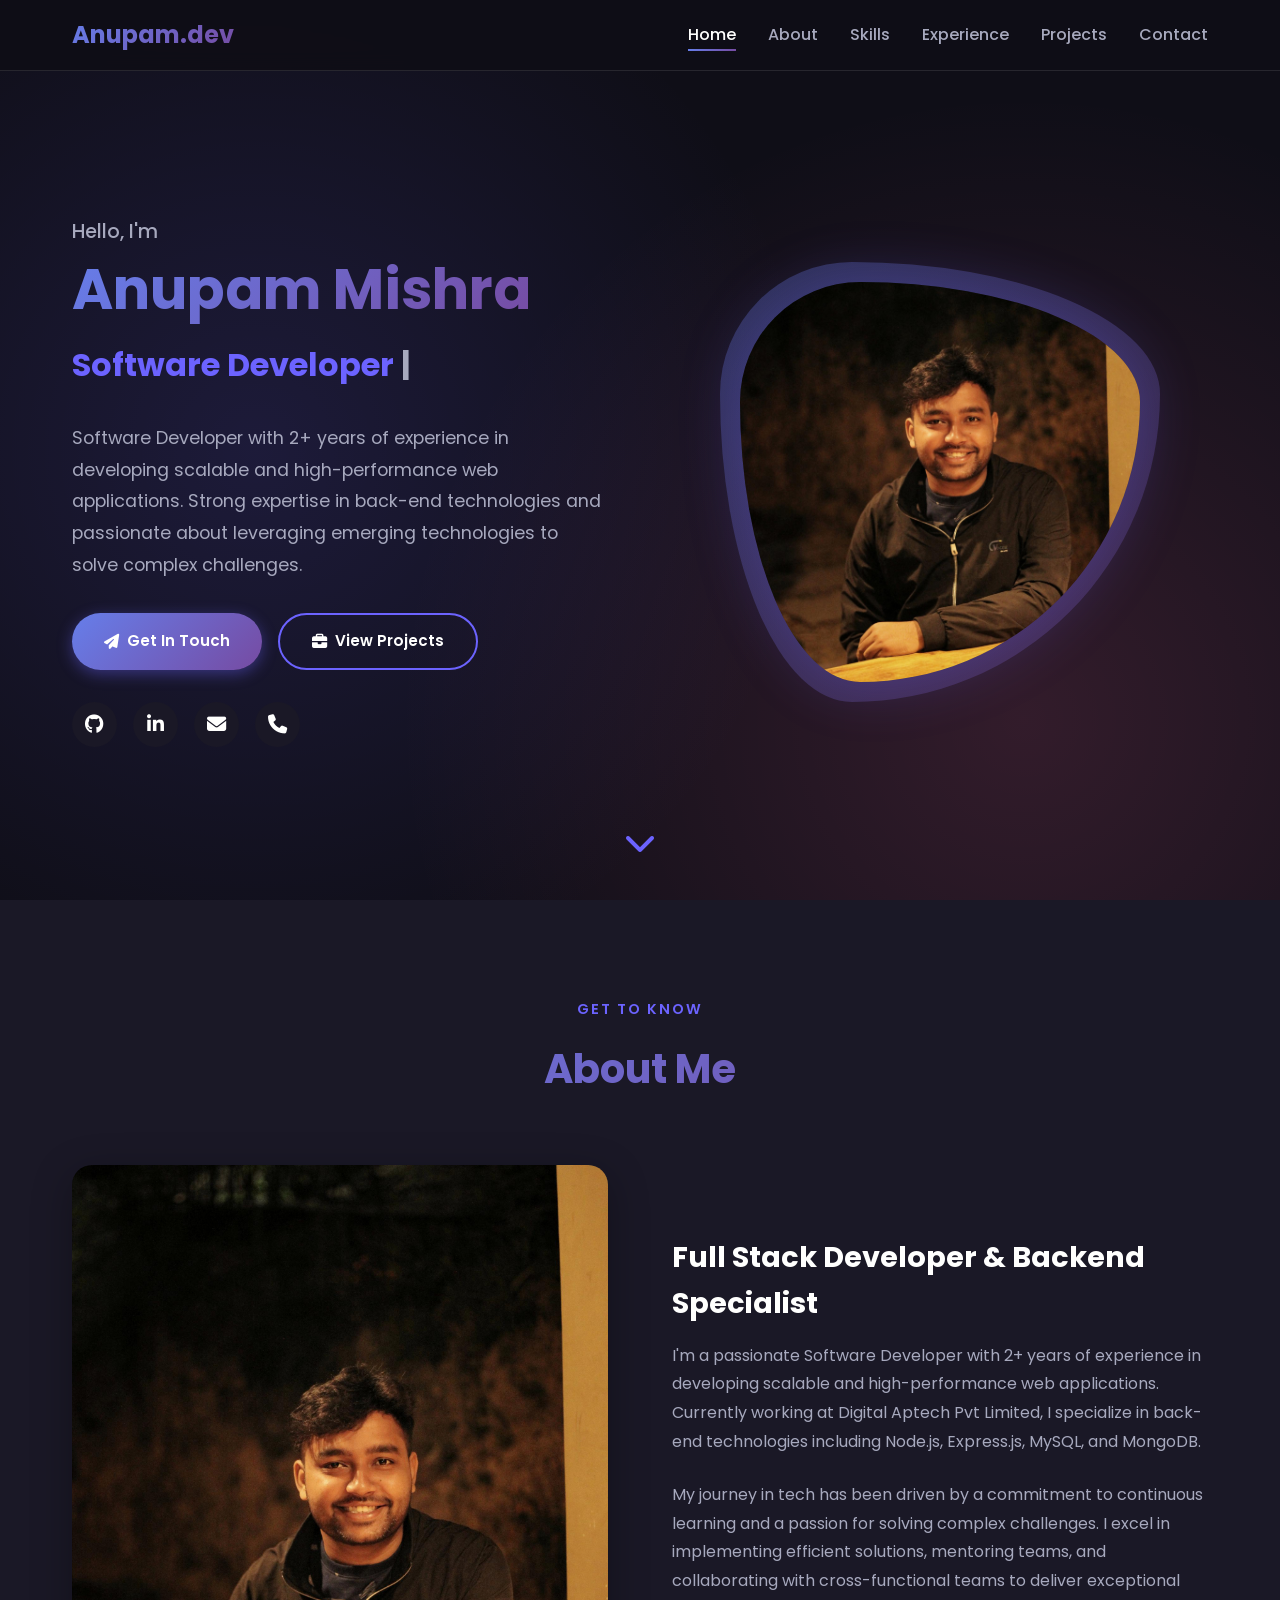
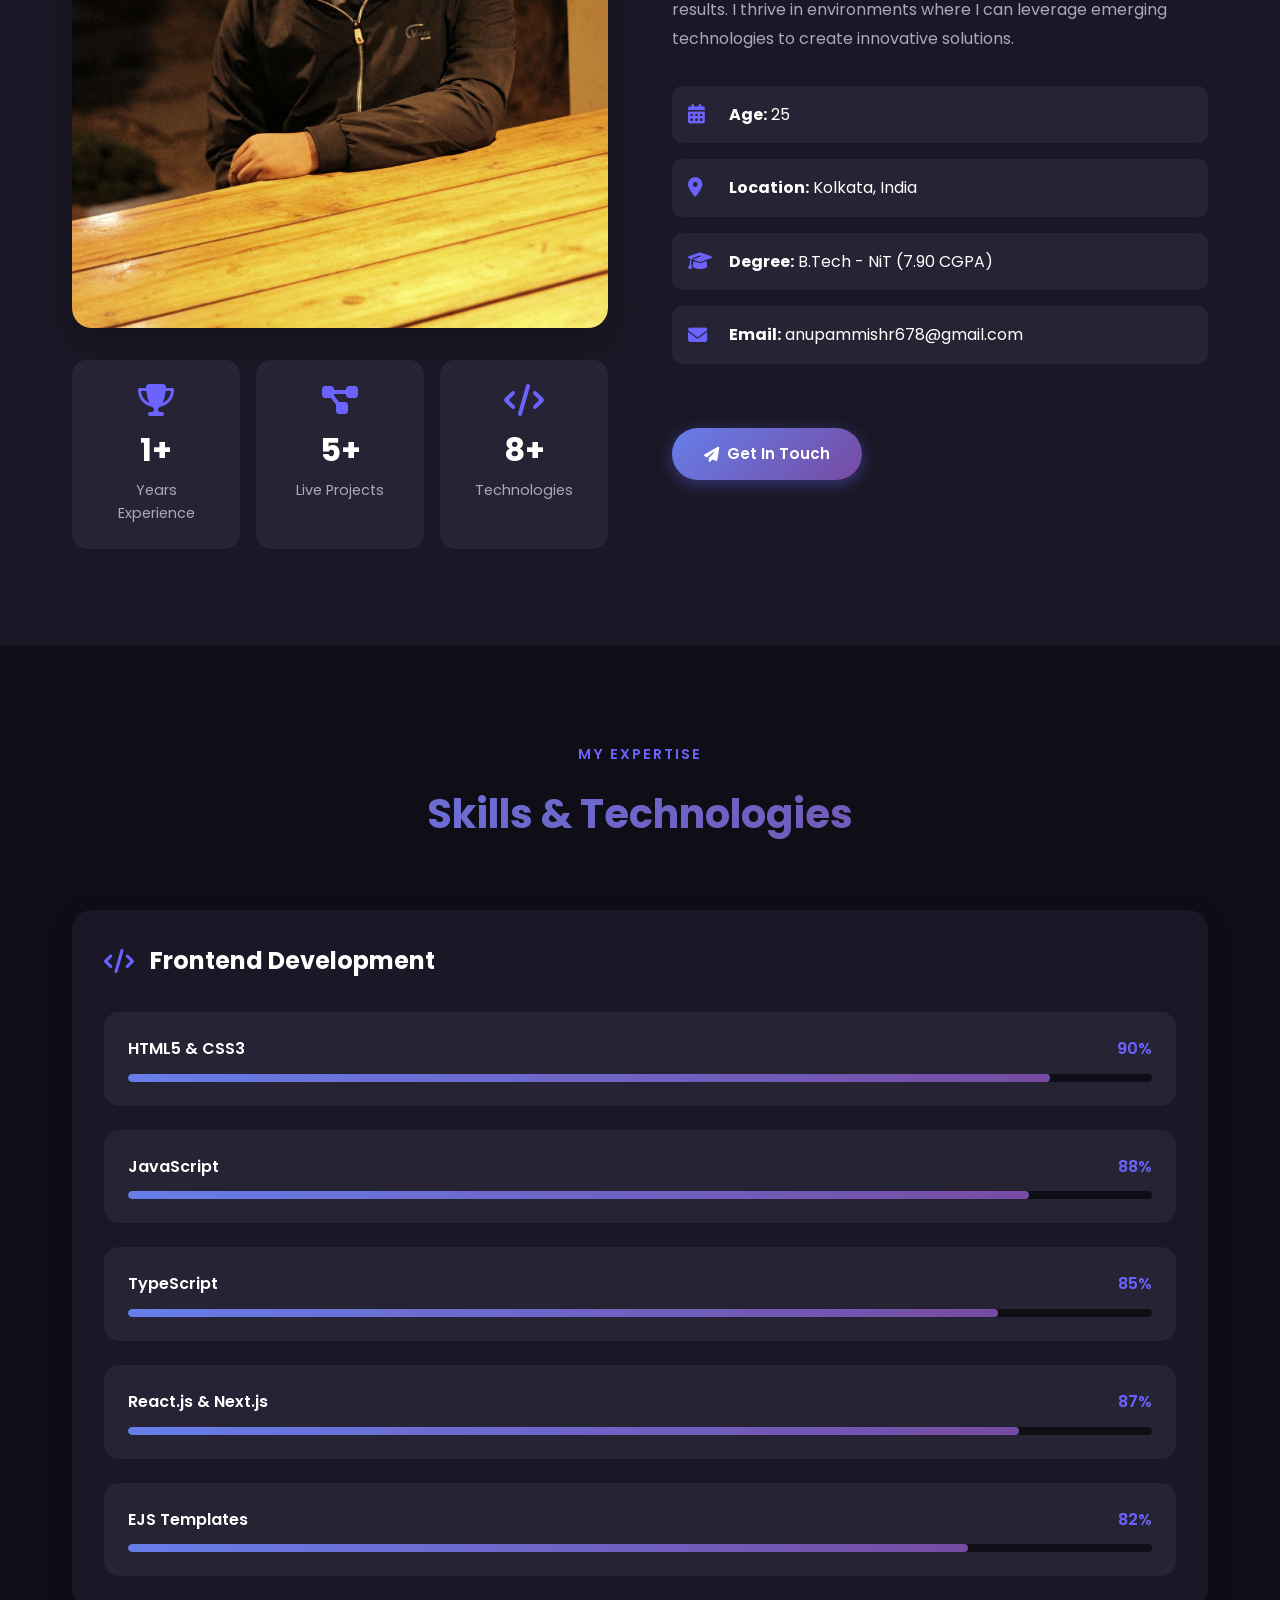
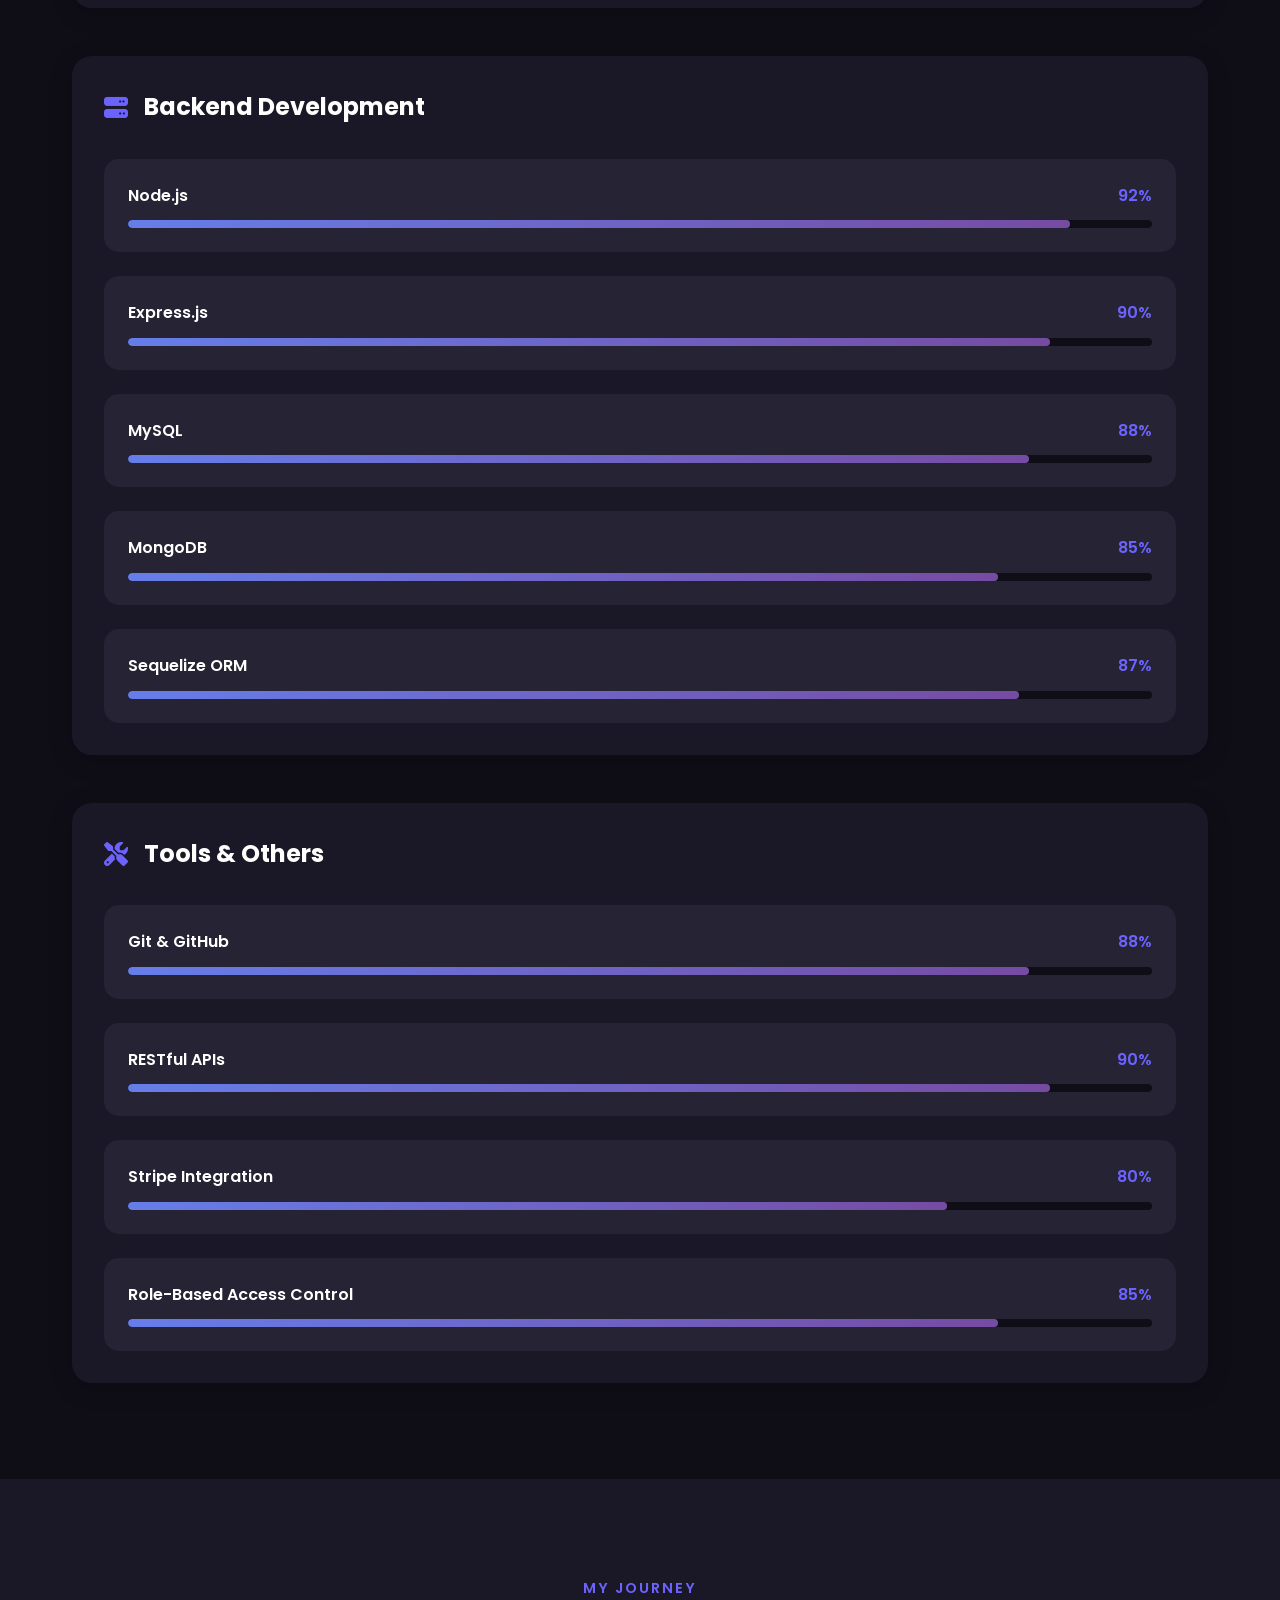
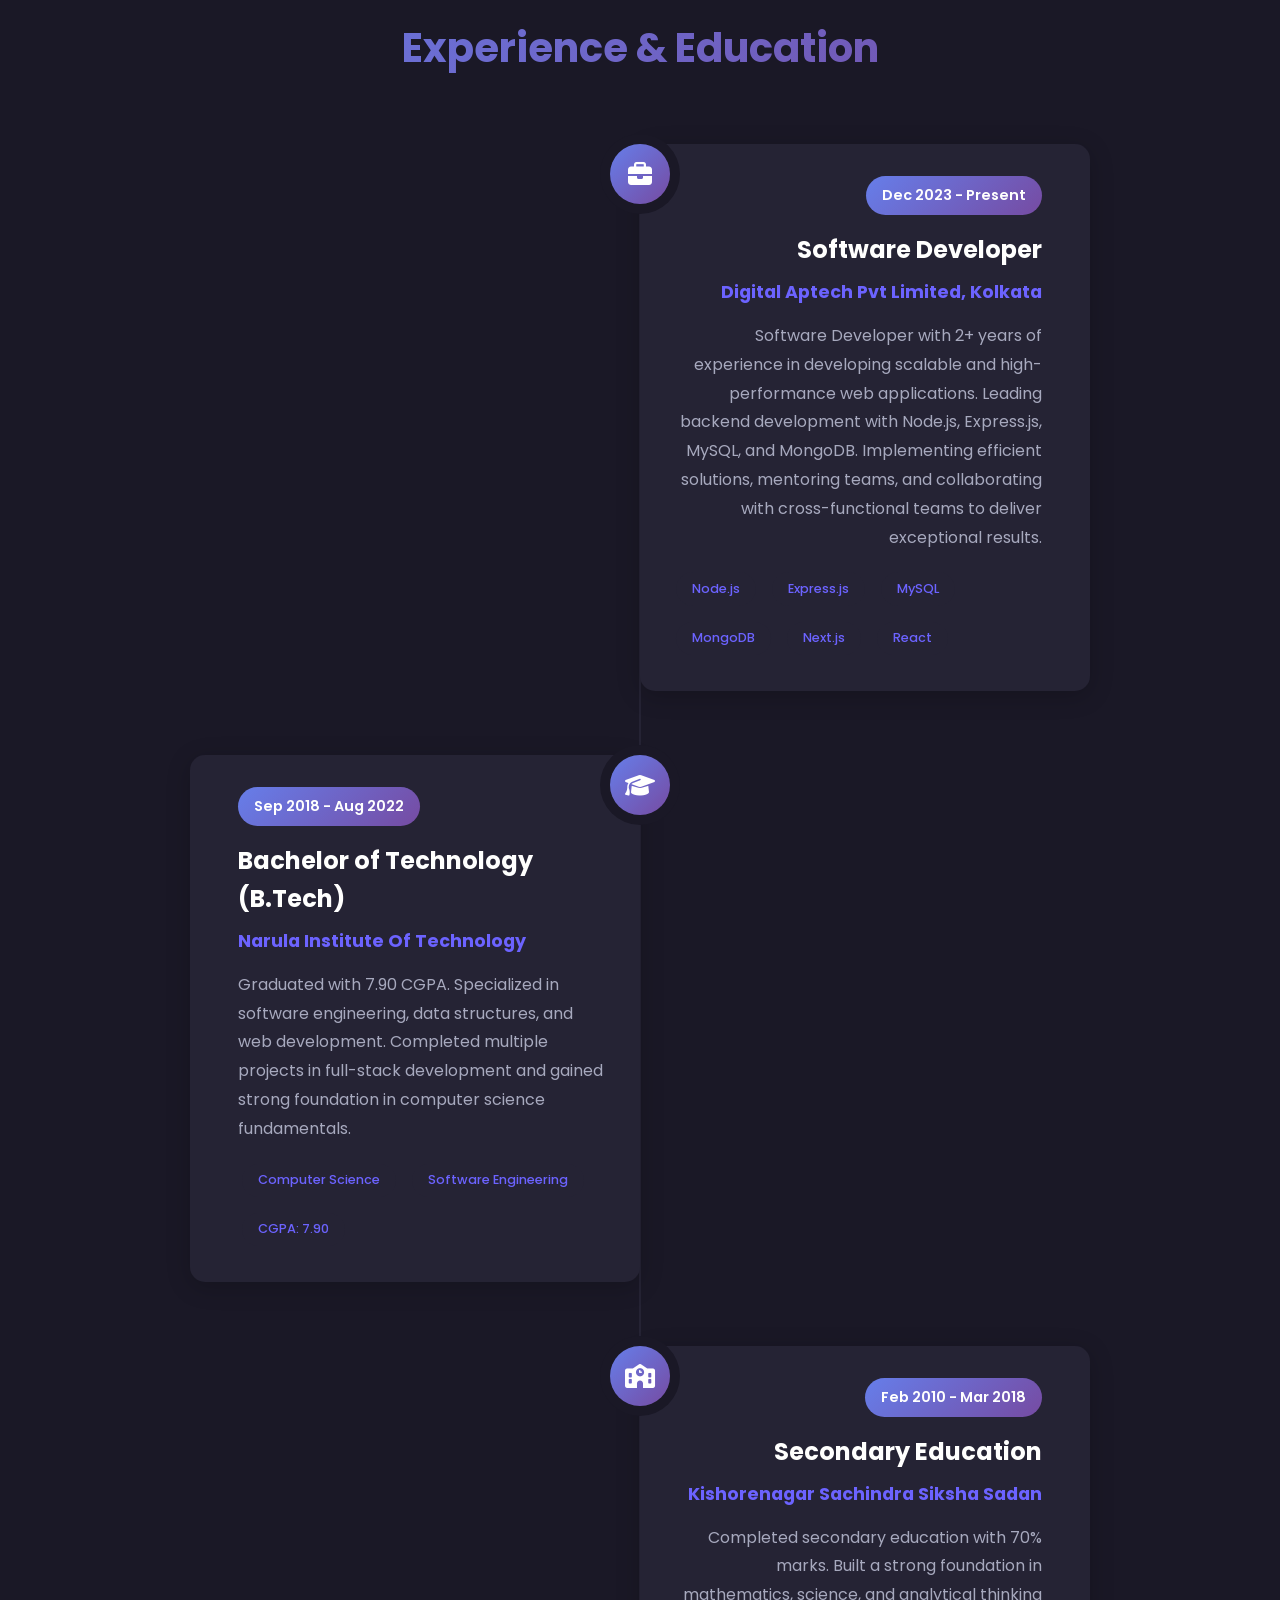
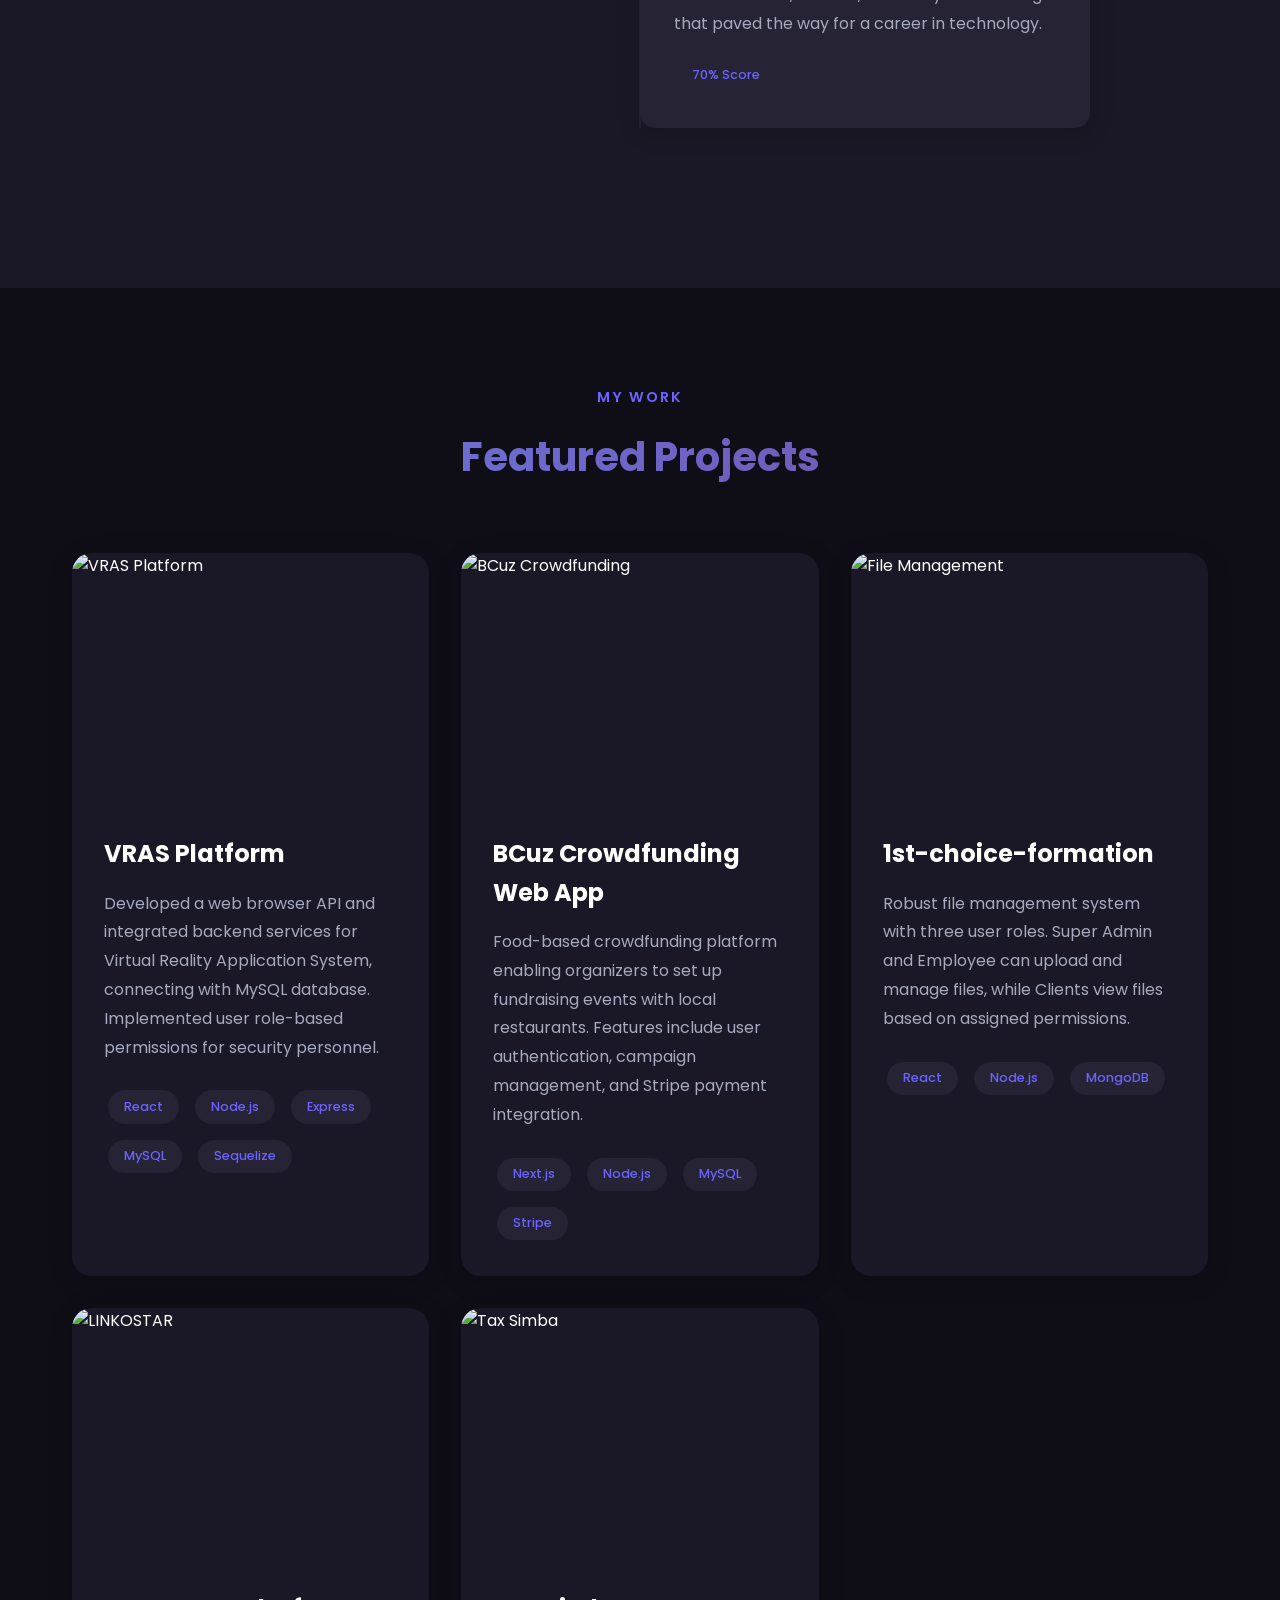
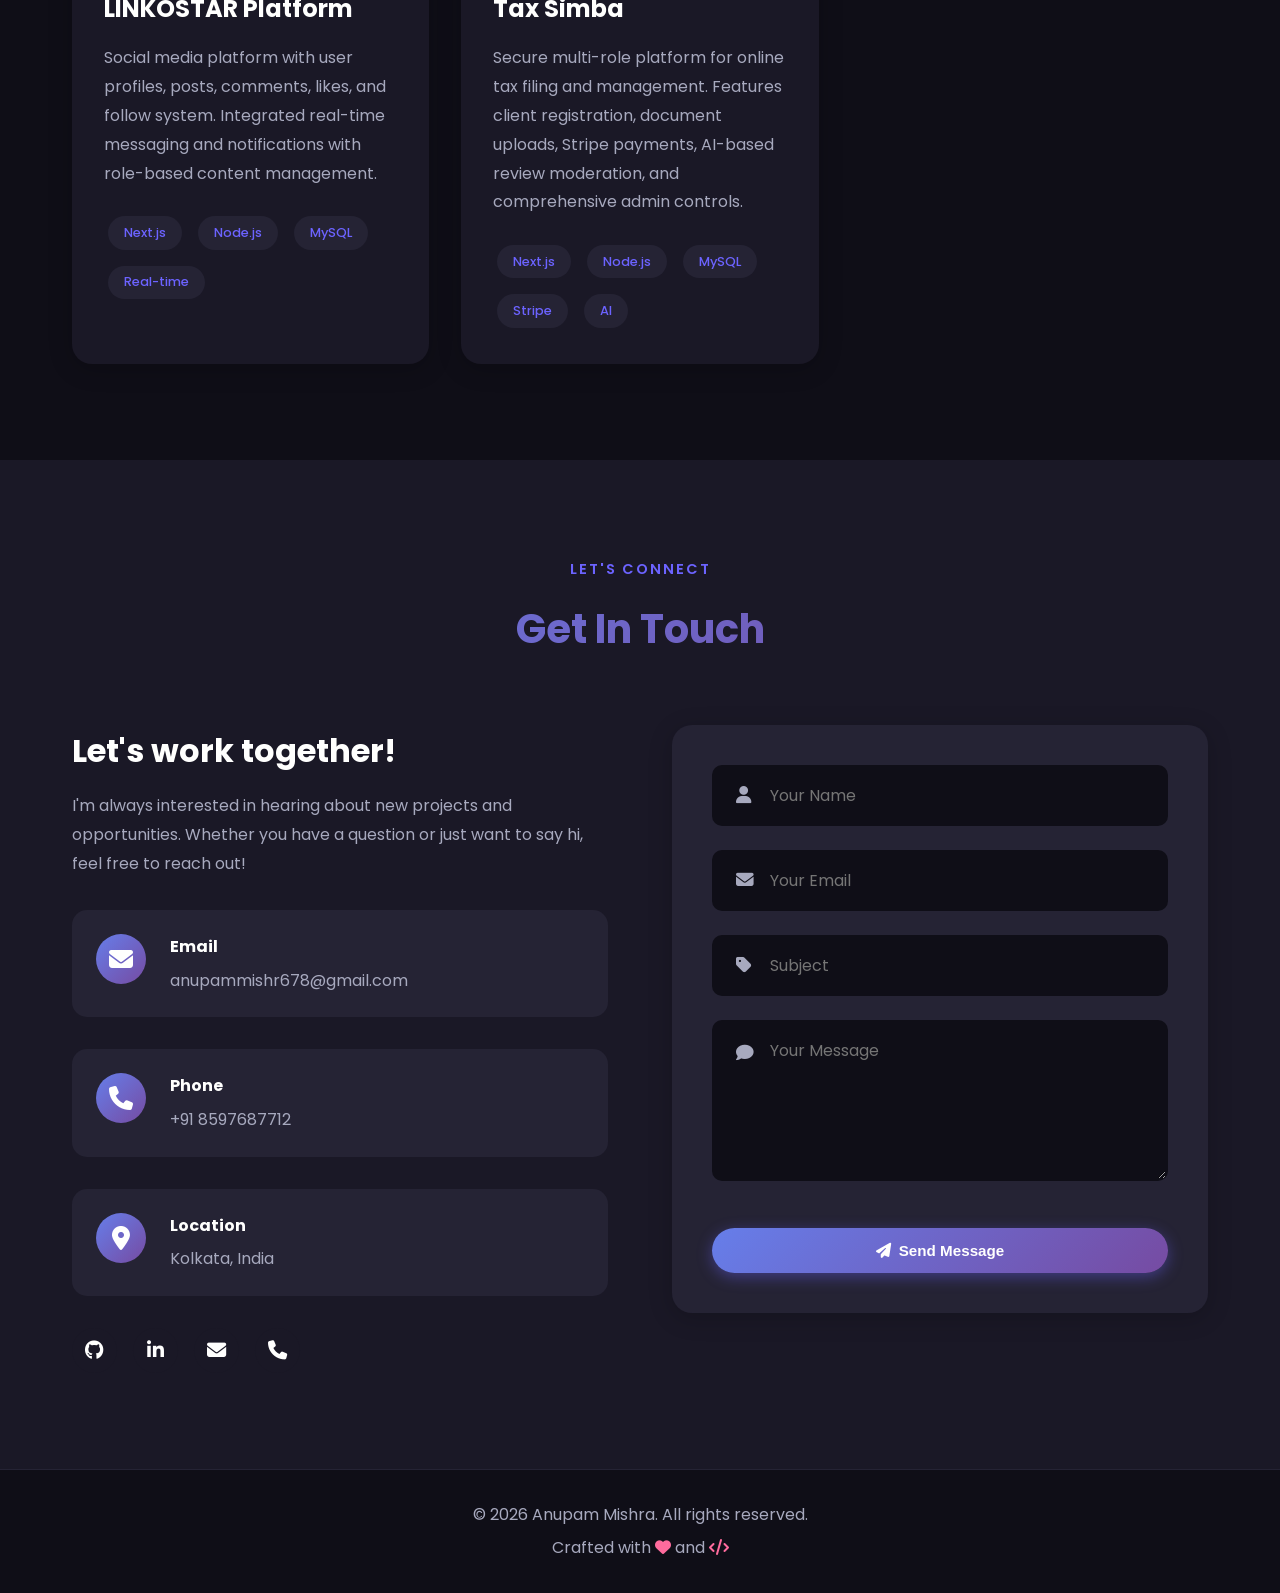
==== commit 23f9ddbb: "Update degree information to NIT" ====
--- a/index.html
+++ b/index.html
@@ -161,7 +161,7 @@
                         </div>
                         <div class="info-item">
                             <i class="fas fa-graduation-cap"></i>
-                            <span><strong>Degree:</strong> B.Tech - NIT (7.90 CGPA)</span>
+                            <span><strong>Degree:</strong> B.Tech - NiT (7.90 CGPA)</span>
                         </div>
                         <div class="info-item">
                             <i class="fas fa-envelope"></i>
